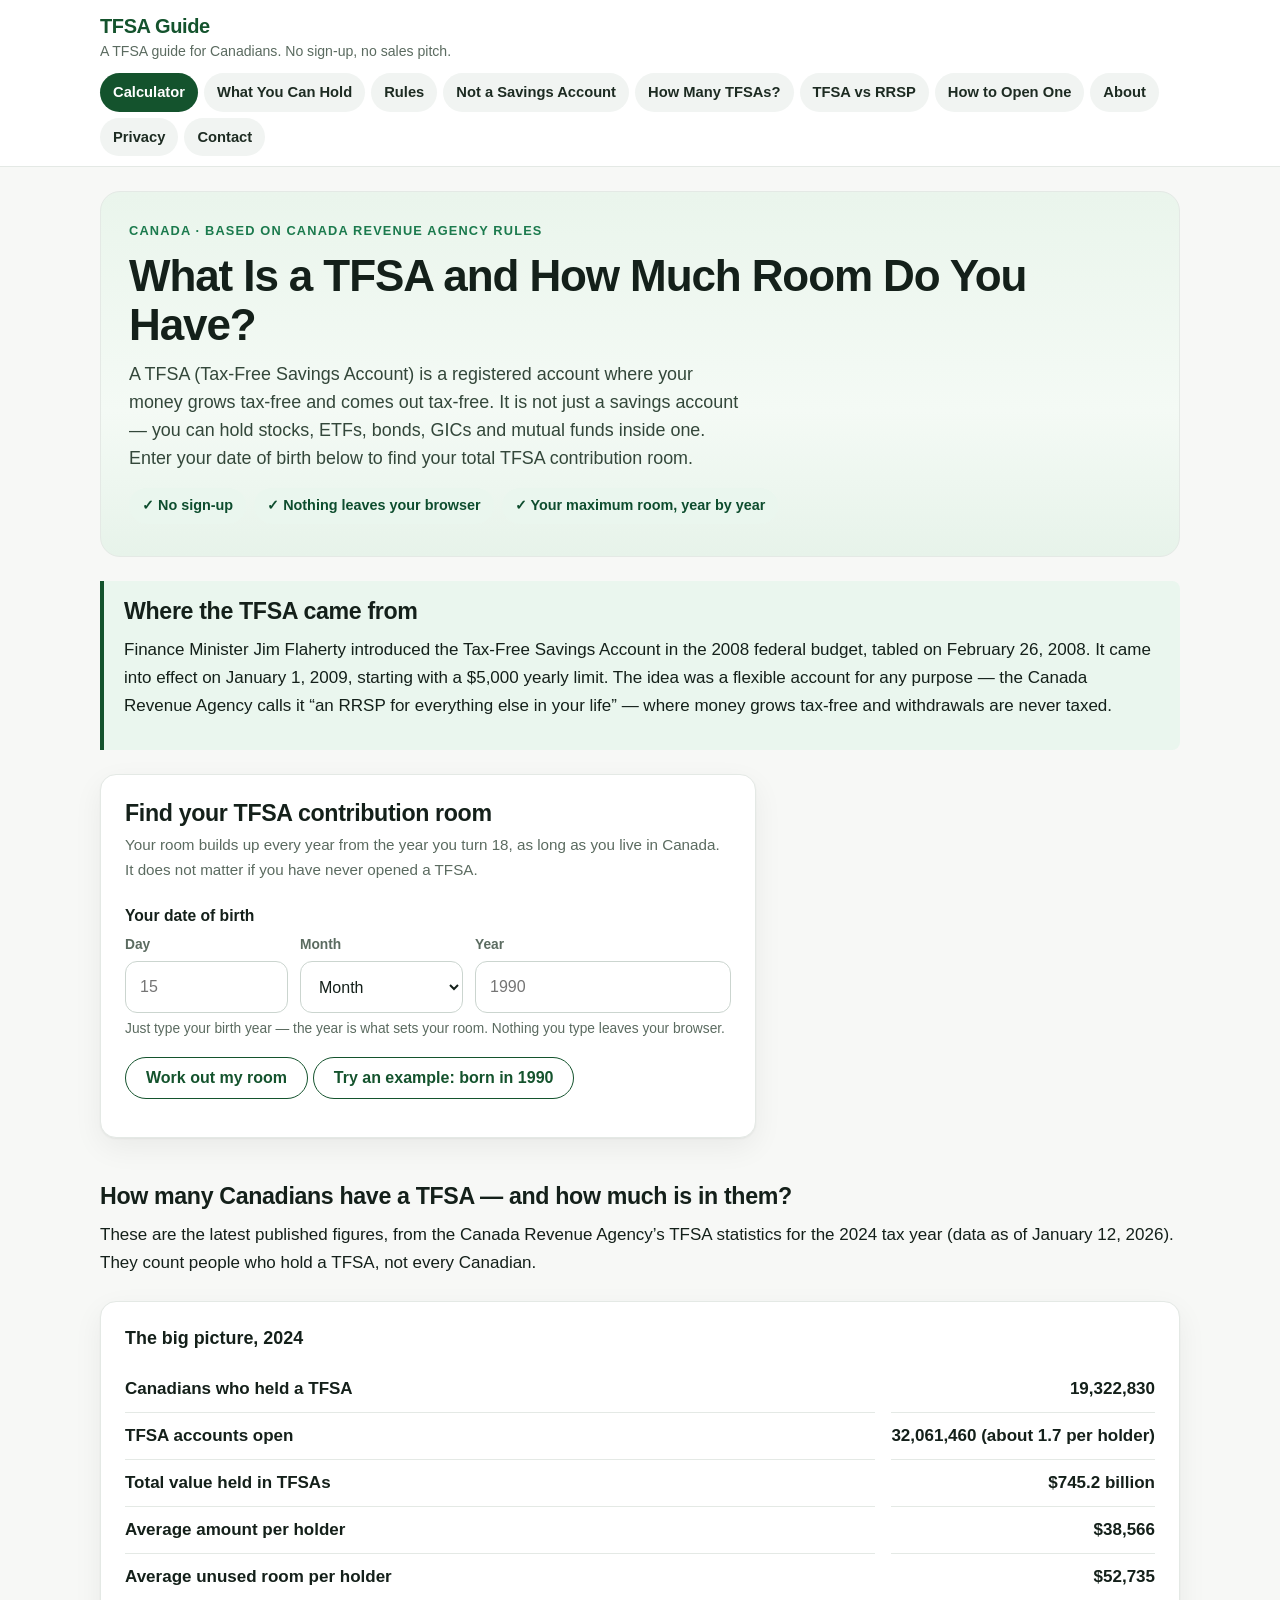
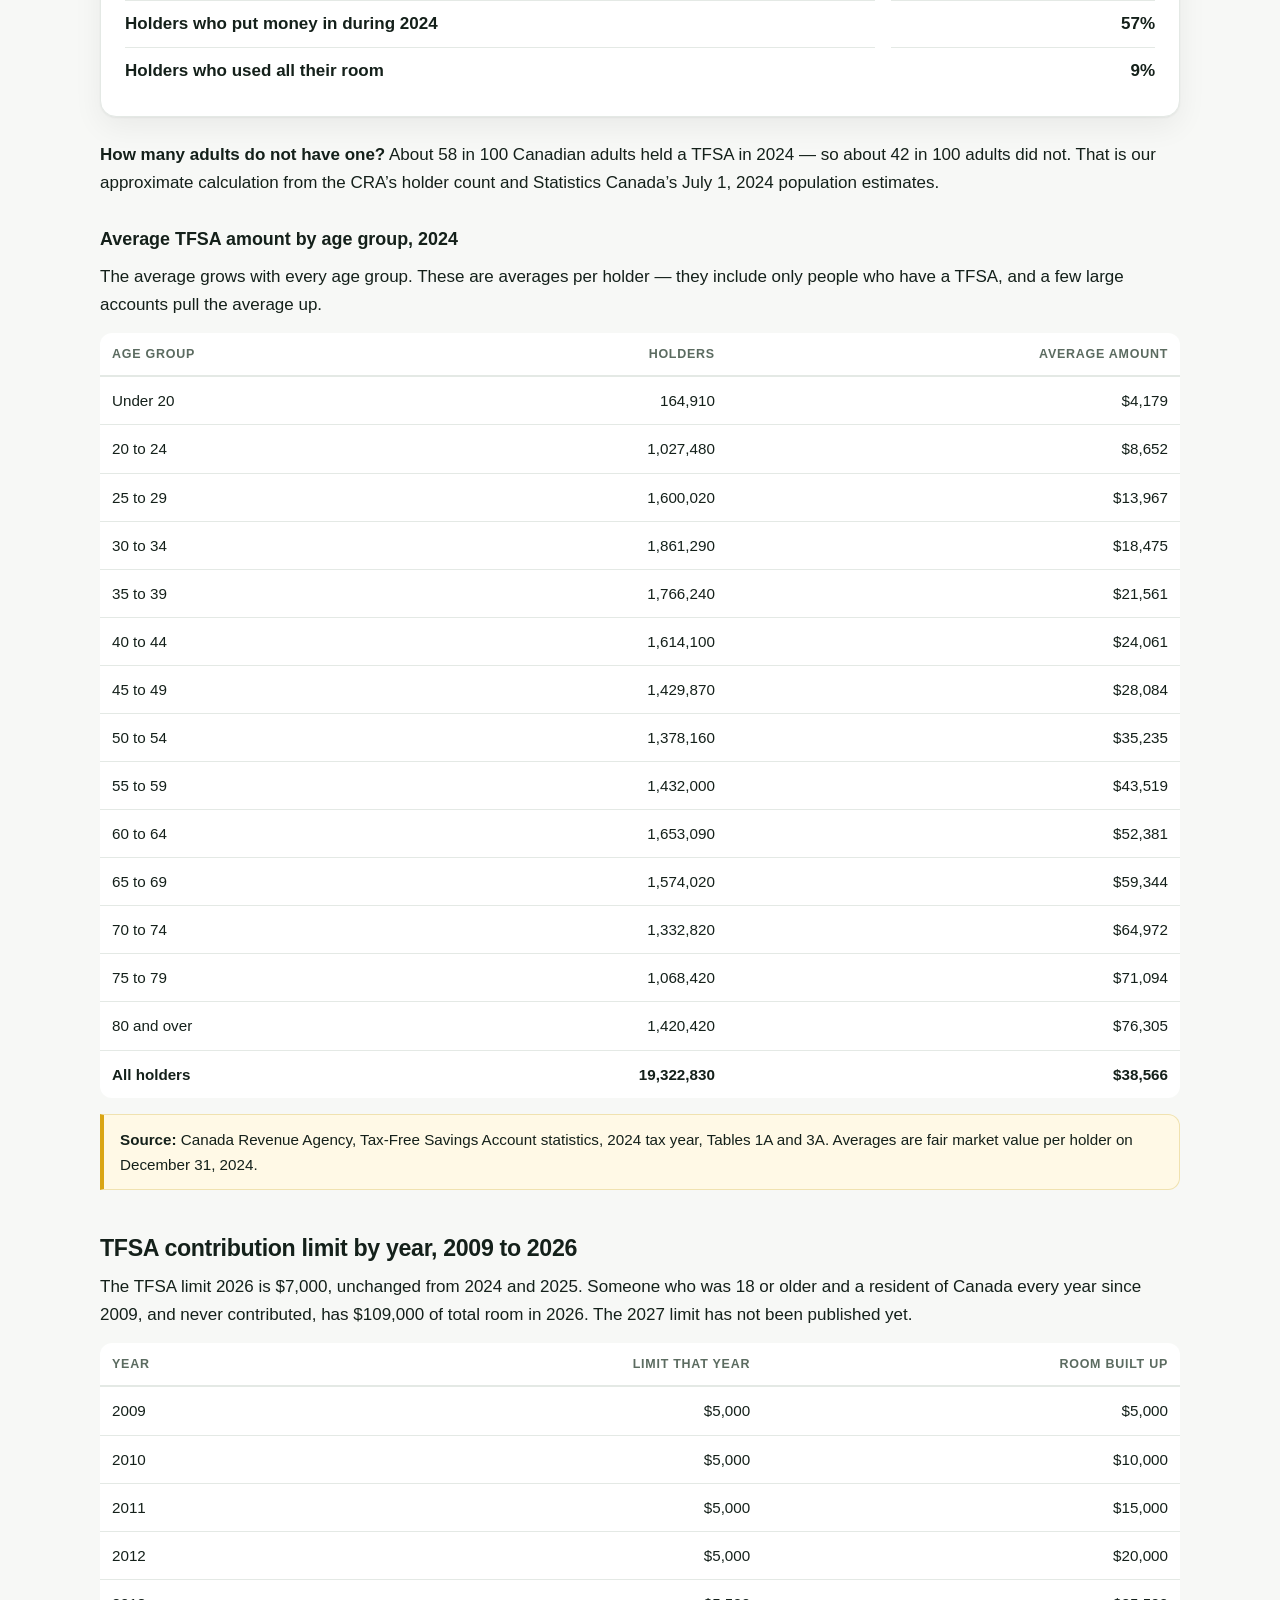
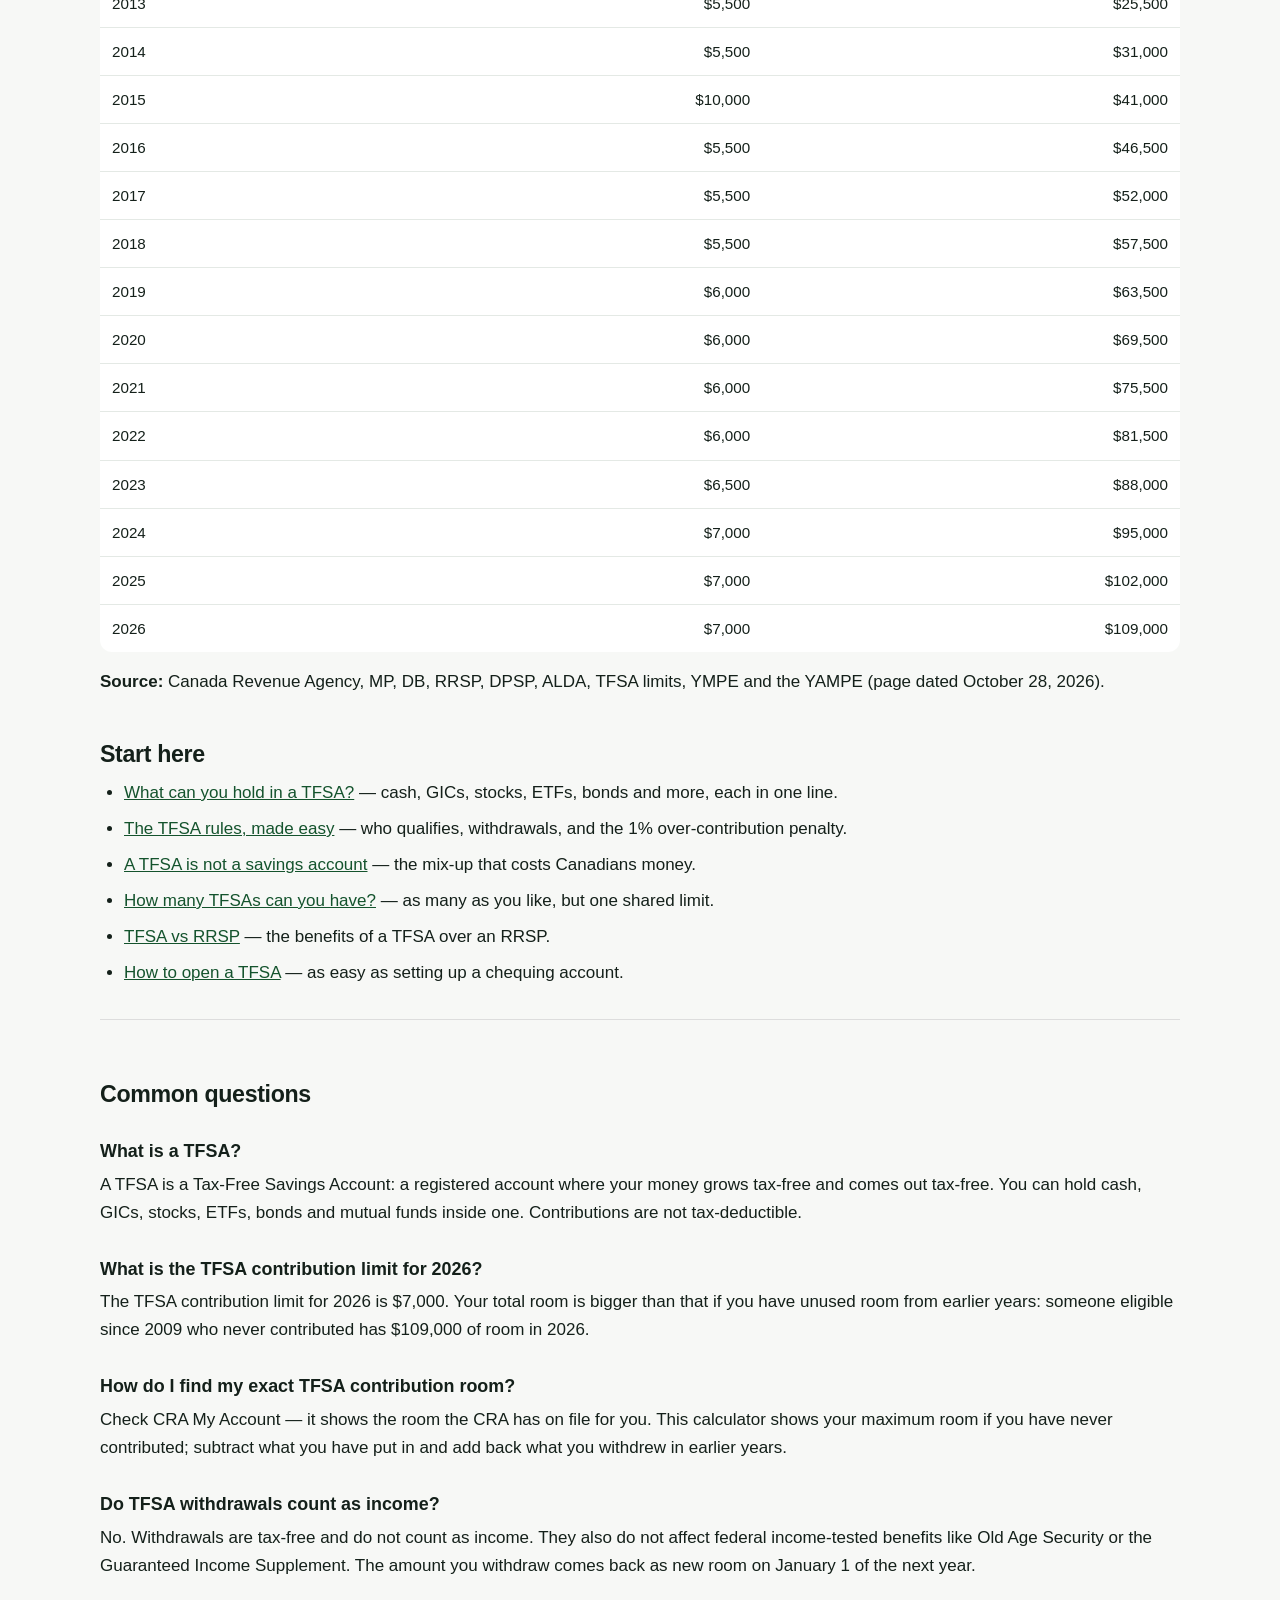
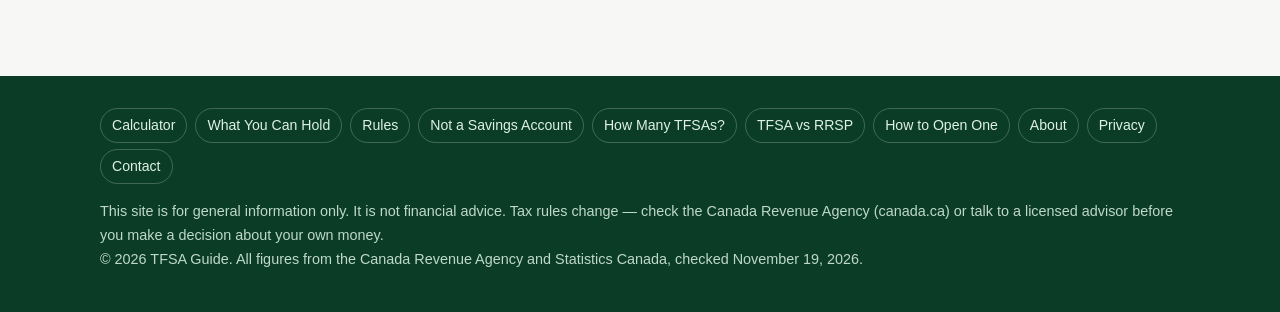
==== index.html @ 795cf6c9 "Add files via upload" ====
<!DOCTYPE html>
<html lang="en-CA">
<head>
<meta charset="utf-8">
<meta name="viewport" content="width=device-width, initial-scale=1">
<title>TFSA Calculator: What Is a TFSA and How Much Room Do You Have?</title>
<meta name="description" content="Free TFSA calculator for Canadians: enter your date of birth to find your total TFSA contribution room, plus the 2026 limit, the rules, and what you can hold.">
<link rel="canonical" href="https://tfsa-test.stockpickoftheday.com/">
<meta property="og:title" content="TFSA Calculator: What Is a TFSA and How Much Room Do You Have?">
<meta property="og:description" content="Free TFSA calculator for Canadians: enter your date of birth to find your total TFSA contribution room, plus the 2026 limit, the rules, and what you can hold.">
<meta property="og:type" content="website">
<meta property="og:url" content="https://tfsa-test.stockpickoftheday.com/">
<script type="application/ld+json">
{
  "@context": "https://schema.org",
  "@type": "WebPage",
  "name": "TFSA Calculator: What Is a TFSA and How Much Room Do You Have?",
  "url": "https://tfsa-test.stockpickoftheday.com/",
  "description": "Free TFSA calculator for Canadians: enter your date of birth to find your total TFSA contribution room, plus the 2026 limit, the rules, and what you can hold."
}
</script>
<script type="application/ld+json">
{
  "@context": "https://schema.org",
  "@type": "FAQPage",
  "mainEntity": [
    {
      "@type": "Question",
      "name": "What is a TFSA?",
      "acceptedAnswer": {
        "@type": "Answer",
        "text": "A TFSA is a Tax-Free Savings Account: a registered account where your money grows tax-free and comes out tax-free. You can hold cash, GICs, stocks, ETFs, bonds and mutual funds inside one. Contributions are not tax-deductible."
      }
    },
    {
      "@type": "Question",
      "name": "What is the TFSA contribution limit for 2026?",
      "acceptedAnswer": {
        "@type": "Answer",
        "text": "The TFSA contribution limit for 2026 is $7,000. Your total room is bigger than that if you have unused room from earlier years: someone eligible since 2009 who never contributed has $109,000 of room in 2026."
      }
    },
    {
      "@type": "Question",
      "name": "How do I find my exact TFSA contribution room?",
      "acceptedAnswer": {
        "@type": "Answer",
        "text": "Check CRA My Account \u2014 it shows the room the CRA has on file for you. This calculator shows your maximum room if you have never contributed; subtract what you have put in and add back what you withdrew in earlier years."
      }
    },
    {
      "@type": "Question",
      "name": "Do TFSA withdrawals count as income?",
      "acceptedAnswer": {
        "@type": "Answer",
        "text": "No. Withdrawals are tax-free and do not count as income. They also do not affect federal income-tested benefits like Old Age Security or the Guaranteed Income Supplement. The amount you withdraw comes back as new room on January 1 of the next year."
      }
    }
  ]
}
</script>
<link rel="stylesheet" href="style.css?v=2">
<script src="calculator.js" defer></script>
</head>
<body>
<header class="site">
  <div class="wrap">
    <p class="site-title"><a href="index.html">TFSA Guide</a></p>
    <p class="tagline">A TFSA guide for Canadians. No sign-up, no sales pitch.</p>
    <nav class="main" aria-label="Main navigation">
      <a href="index.html" class="current">Calculator</a>
      <a href="what-can-you-hold-in-a-tfsa.html">What You Can Hold</a>
      <a href="tfsa-rules.html">Rules</a>
      <a href="tfsa-is-not-a-savings-account.html">Not a Savings Account</a>
      <a href="how-many-tfsas-can-you-have.html">How Many TFSAs?</a>
      <a href="tfsa-vs-rrsp.html">TFSA vs RRSP</a>
      <a href="how-to-open-a-tfsa.html">How to Open One</a>
      <a href="about.html">About</a>
      <a href="privacy.html">Privacy</a>
      <a href="contact.html">Contact</a>
    </nav>
  </div>
</header>
<div class="ad-slot" data-ad-slot="leaderboard"><!-- AdSense code goes here when approved --></div>
<main>
  <div class="wrap">

    <section class="hero">
      <p class="eyebrow">Canada &middot; Based on Canada Revenue Agency rules</p>
      <h1>What Is a TFSA and How Much Room Do You Have?</h1>
      <p class="lede">A TFSA (Tax-Free Savings Account) is a registered account where your money grows tax-free and comes out tax-free. It is not just a savings account &mdash; you can hold stocks, ETFs, bonds, GICs and mutual funds inside one. Enter your date of birth below to find your total TFSA contribution room.</p>
      <ul class="chips">
        <li>&#10003; No sign-up</li>
        <li>&#10003; Nothing leaves your browser</li>
        <li>&#10003; Your maximum room, year by year</li>
      </ul>
    </section>

    <section class="origin">
      <h2>Where the TFSA came from</h2>
      <p>Finance Minister Jim Flaherty introduced the Tax-Free Savings Account in the 2008 federal budget, tabled on February 26, 2008. It came into effect on January 1, 2009, starting with a $5,000 yearly limit. The idea was a flexible account for any purpose &mdash; the Canada Revenue Agency calls it &ldquo;an RRSP for everything else in your life&rdquo; &mdash; where money grows tax-free and withdrawals are never taxed.</p>
    </section>

    <div class="calc-layout">
      <div class="calc-box">
        <h2>Find your TFSA contribution room</h2>
        <p class="sub">Your room builds up every year from the year you turn 18, as long as you live in Canada. It does not matter if you have never opened a TFSA.</p>
        <div class="field">
          <label>Your date of birth</label>
          <div class="dob-fields">
            <span><label for="dob-day">Day</label><input type="number" id="dob-day" min="1" max="31" placeholder="15" inputmode="numeric"></span>
            <span><label for="dob-month">Month</label><select id="dob-month"><option value="">Month</option><option value="1">January</option><option value="2">February</option><option value="3">March</option><option value="4">April</option><option value="5">May</option><option value="6">June</option><option value="7">July</option><option value="8">August</option><option value="9">September</option><option value="10">October</option><option value="11">November</option><option value="12">December</option></select></span>
            <span><label for="dob-year">Year</label><input type="number" id="dob-year" min="1900" max="2026" placeholder="1990" inputmode="numeric"></span>
          </div>
          <span class="hint">Just type your birth year &mdash; the year is what sets your room. Nothing you type leaves your browser.</span>
        </div>
        <p><button class="example-btn" id="calc-btn" type="button">Work out my room</button>
        <button class="example-btn" id="example-btn" type="button">Try an example: born in 1990</button></p>
        <div id="calc-error" class="no-result" hidden></div>
      </div>
      <div class="results-col">
        <div class="results" id="results" hidden>
          <p class="big-label">Your maximum TFSA room in 2026</p>
          <p class="big" id="room-total">$0</p>
          <p class="big-sub" id="room-sub"></p>
          <dl id="room-rows"></dl>
          <p class="note"><strong>This is your maximum room if you have never contributed.</strong> If you have put money in before, subtract what you contributed. If you took money out in an earlier year, add it back. Your exact personal room is in CRA My Account.</p>
        </div>
      </div>
    </div>
    <div class="sticky-bar" id="sticky-bar" hidden><span>Your maximum room</span><strong id="sticky-total">$0</strong></div>

    <section class="stats">
      <h2>How many Canadians have a TFSA &mdash; and how much is in them?</h2>
      <p>These are the latest published figures, from the Canada Revenue Agency&rsquo;s TFSA statistics for the 2024 tax year (data as of January 12, 2026). They count people who hold a TFSA, not every Canadian.</p>
      <div class="example">
        <h3>The big picture, 2024</h3>
        <dl>
          <dt>Canadians who held a TFSA</dt><dd>19,322,830</dd>
          <dt>TFSA accounts open</dt><dd>32,061,460 (about 1.7 per holder)</dd>
          <dt>Total value held in TFSAs</dt><dd>$745.2 billion</dd>
          <dt>Average amount per holder</dt><dd>$38,566</dd>
          <dt>Average unused room per holder</dt><dd>$52,735</dd>
          <dt>Holders who put money in during 2024</dt><dd>57%</dd>
          <dt>Holders who used all their room</dt><dd>9%</dd>
        </dl>
      </div>
      <p><strong>How many adults do not have one?</strong> About 58 in 100 Canadian adults held a TFSA in 2024 &mdash; so about 42 in 100 adults did not. That is our approximate calculation from the CRA&rsquo;s holder count and Statistics Canada&rsquo;s July 1, 2024 population estimates.</p>
      <h3>Average TFSA amount by age group, 2024</h3>
      <p>The average grows with every age group. These are averages per holder &mdash; they include only people who have a TFSA, and a few large accounts pull the average up.</p>
      <div class="table-scroll"><table>
        <thead><tr><th>Age group</th><th class="num">Holders</th><th class="num">Average amount</th></tr></thead>
        <tbody>
      <tr><td>Under 20</td><td class="num">164,910</td><td class="num">$4,179</td></tr>
      <tr><td>20 to 24</td><td class="num">1,027,480</td><td class="num">$8,652</td></tr>
      <tr><td>25 to 29</td><td class="num">1,600,020</td><td class="num">$13,967</td></tr>
      <tr><td>30 to 34</td><td class="num">1,861,290</td><td class="num">$18,475</td></tr>
      <tr><td>35 to 39</td><td class="num">1,766,240</td><td class="num">$21,561</td></tr>
      <tr><td>40 to 44</td><td class="num">1,614,100</td><td class="num">$24,061</td></tr>
      <tr><td>45 to 49</td><td class="num">1,429,870</td><td class="num">$28,084</td></tr>
      <tr><td>50 to 54</td><td class="num">1,378,160</td><td class="num">$35,235</td></tr>
      <tr><td>55 to 59</td><td class="num">1,432,000</td><td class="num">$43,519</td></tr>
      <tr><td>60 to 64</td><td class="num">1,653,090</td><td class="num">$52,381</td></tr>
      <tr><td>65 to 69</td><td class="num">1,574,020</td><td class="num">$59,344</td></tr>
      <tr><td>70 to 74</td><td class="num">1,332,820</td><td class="num">$64,972</td></tr>
      <tr><td>75 to 79</td><td class="num">1,068,420</td><td class="num">$71,094</td></tr>
      <tr><td>80 and over</td><td class="num">1,420,420</td><td class="num">$76,305</td></tr>
          <tr><td><strong>All holders</strong></td><td class="num"><strong>19,322,830</strong></td><td class="num"><strong>$38,566</strong></td></tr>
        </tbody>
      </table></div>
      <p class="note"><strong>Source:</strong> Canada Revenue Agency, Tax-Free Savings Account statistics, 2024 tax year, Tables 1A and 3A. Averages are fair market value per holder on December 31, 2024.</p>
    </section>

    <section>
      <h2>TFSA contribution limit by year, 2009 to 2026</h2>
      <p>The TFSA limit 2026 is $7,000, unchanged from 2024 and 2025. Someone who was 18 or older and a resident of Canada every year since 2009, and never contributed, has $109,000 of total room in 2026. The 2027 limit has not been published yet.</p>
      <div class="table-scroll"><table>
        <thead><tr><th>Year</th><th class="num">Limit that year</th><th class="num">Room built up</th></tr></thead>
        <tbody>
      <tr><td>2009</td><td class="num">$5,000</td><td class="num">$5,000</td></tr>
      <tr><td>2010</td><td class="num">$5,000</td><td class="num">$10,000</td></tr>
      <tr><td>2011</td><td class="num">$5,000</td><td class="num">$15,000</td></tr>
      <tr><td>2012</td><td class="num">$5,000</td><td class="num">$20,000</td></tr>
      <tr><td>2013</td><td class="num">$5,500</td><td class="num">$25,500</td></tr>
      <tr><td>2014</td><td class="num">$5,500</td><td class="num">$31,000</td></tr>
      <tr><td>2015</td><td class="num">$10,000</td><td class="num">$41,000</td></tr>
      <tr><td>2016</td><td class="num">$5,500</td><td class="num">$46,500</td></tr>
      <tr><td>2017</td><td class="num">$5,500</td><td class="num">$52,000</td></tr>
      <tr><td>2018</td><td class="num">$5,500</td><td class="num">$57,500</td></tr>
      <tr><td>2019</td><td class="num">$6,000</td><td class="num">$63,500</td></tr>
      <tr><td>2020</td><td class="num">$6,000</td><td class="num">$69,500</td></tr>
      <tr><td>2021</td><td class="num">$6,000</td><td class="num">$75,500</td></tr>
      <tr><td>2022</td><td class="num">$6,000</td><td class="num">$81,500</td></tr>
      <tr><td>2023</td><td class="num">$6,500</td><td class="num">$88,000</td></tr>
      <tr><td>2024</td><td class="num">$7,000</td><td class="num">$95,000</td></tr>
      <tr><td>2025</td><td class="num">$7,000</td><td class="num">$102,000</td></tr>
      <tr><td>2026</td><td class="num">$7,000</td><td class="num">$109,000</td></tr>
        </tbody>
      </table></div>
      <p><strong>Source:</strong> Canada Revenue Agency, MP, DB, RRSP, DPSP, ALDA, TFSA limits, YMPE and the YAMPE (page dated October 28, 2026).</p>
    </section>

    <section>
      <h2>Start here</h2>
      <ul>
        <li><a href="what-can-you-hold-in-a-tfsa.html">What can you hold in a TFSA?</a> &mdash; cash, GICs, stocks, ETFs, bonds and more, each in one line.</li>
        <li><a href="tfsa-rules.html">The TFSA rules, made easy</a> &mdash; who qualifies, withdrawals, and the 1% over-contribution penalty.</li>
        <li><a href="tfsa-is-not-a-savings-account.html">A TFSA is not a savings account</a> &mdash; the mix-up that costs Canadians money.</li>
        <li><a href="how-many-tfsas-can-you-have.html">How many TFSAs can you have?</a> &mdash; as many as you like, but one shared limit.</li>
        <li><a href="tfsa-vs-rrsp.html">TFSA vs RRSP</a> &mdash; the benefits of a TFSA over an RRSP.</li>
        <li><a href="how-to-open-a-tfsa.html">How to open a TFSA</a> &mdash; as easy as setting up a chequing account.</li>
      </ul>
    </section>

    <section class="faq">
      <h2>Common questions</h2>
      <h3>What is a TFSA?</h3>
      <p>A TFSA is a Tax-Free Savings Account: a registered account where your money grows tax-free and comes out tax-free. You can hold cash, GICs, stocks, ETFs, bonds and mutual funds inside one. Contributions are not tax-deductible.</p>
      <h3>What is the TFSA contribution limit for 2026?</h3>
      <p>The TFSA contribution limit for 2026 is $7,000. Your total room is bigger than that if you have unused room from earlier years: someone eligible since 2009 who never contributed has $109,000 of room in 2026.</p>
      <h3>How do I find my exact TFSA contribution room?</h3>
      <p>Check CRA My Account — it shows the room the CRA has on file for you. This calculator shows your maximum room if you have never contributed; subtract what you have put in and add back what you withdrew in earlier years.</p>
      <h3>Do TFSA withdrawals count as income?</h3>
      <p>No. Withdrawals are tax-free and do not count as income. They also do not affect federal income-tested benefits like Old Age Security or the Guaranteed Income Supplement. The amount you withdraw comes back as new room on January 1 of the next year.</p>
    </section>

  </div>
</main>
<div class="ad-slot" data-ad-slot="footer"><!-- AdSense code goes here when approved --></div>
<footer class="site">
  <div class="wrap">
    <nav aria-label="Footer navigation">
      <a href="index.html">Calculator</a>
      <a href="what-can-you-hold-in-a-tfsa.html">What You Can Hold</a>
      <a href="tfsa-rules.html">Rules</a>
      <a href="tfsa-is-not-a-savings-account.html">Not a Savings Account</a>
      <a href="how-many-tfsas-can-you-have.html">How Many TFSAs?</a>
      <a href="tfsa-vs-rrsp.html">TFSA vs RRSP</a>
      <a href="how-to-open-a-tfsa.html">How to Open One</a>
      <a href="about.html">About</a>
      <a href="privacy.html">Privacy</a>
      <a href="contact.html">Contact</a>
    </nav>
    <p>This site is for general information only. It is not financial advice. Tax rules change — check the Canada Revenue Agency (canada.ca) or talk to a licensed advisor before you make a decision about your own money.</p>
    <p>&copy; 2026 TFSA Guide. All figures from the Canada Revenue Agency and Statistics Canada, checked November 19, 2026.</p>
  </div>
</footer>
</body>
</html>
---- style.css ----
/* TFSA Guide (Canada) — shared stylesheet.
   Adapted from the house calculator design, Nov 2026. Plain, fast, no external fonts or libraries.
   Mobile-first: single column, sticky answer bar; desktop: inputs left,
   results sticky on the right. */

* { box-sizing: border-box; }

:root {
  --green-900: #0b3d26;
  --green-800: #0e4d2e;
  --green-700: #14532d;
  --green-600: #1b7a4d;
  --green-50: #eaf6ee;
  --ink: #14201a;
  --muted: #5b6b60;
  --line: #e4e9e5;
  --bg: #f7f8f6;
  --card: #ffffff;
  --amber-bg: #fff9e6;
  --amber-line: #d9a514;
  --red: #b3261e;
  --red-bg: #fdecea;
  --shadow: 0 1px 2px rgba(16, 24, 20, 0.05), 0 10px 30px rgba(16, 24, 20, 0.06);
  --radius: 16px;
}

html { -webkit-text-size-adjust: 100%; }

body {
  margin: 0;
  font-family: -apple-system, BlinkMacSystemFont, "Segoe UI", Roboto, Helvetica, Arial, sans-serif;
  font-size: 17px;
  line-height: 1.65;
  color: var(--ink);
  background: var(--bg);
}

a { color: var(--green-700); }
a:hover { color: var(--green-600); }

.wrap { max-width: 1120px; margin: 0 auto; padding: 0 20px; }

/* ---------- header & nav ---------- */

header.site {
  position: sticky;
  top: 0;
  z-index: 40;
  background: #fff;
  border-bottom: 1px solid var(--line);
  padding: 14px 0 10px;
}

header.site .site-title {
  font-size: 1.25rem;
  font-weight: 800;
  letter-spacing: -0.02em;
  line-height: 1.2;
  margin: 0;
}

header.site .site-title a { color: var(--green-700); text-decoration: none; }

header.site .tagline {
  margin: 2px 0 0;
  font-size: 0.88rem;
  color: var(--muted);
}

nav.main {
  margin-top: 10px;
  display: flex;
  gap: 6px;
  overflow-x: auto;
  scrollbar-width: none;
  -webkit-overflow-scrolling: touch;
}
nav.main::-webkit-scrollbar { display: none; }

nav.main a {
  flex: 0 0 auto;
  color: #1d2b22;
  background: #f1f4f2;
  text-decoration: none;
  font-size: 0.92rem;
  font-weight: 600;
  padding: 7px 13px;
  border-radius: 999px;
  white-space: nowrap;
}
nav.main a:hover { background: #e2ebe5; color: var(--green-700); }
nav.main a.current { background: var(--green-700); color: #fff; }

/* ---------- hero & headings ---------- */

main { padding: 20px 0 64px; }

/* ---------- hero ---------- */

.hero {
  background: linear-gradient(180deg, #eaf5ec 0%, #f4faf5 60%, #e7f3ea 100%);
  border: 1px solid var(--line);
  border-radius: 20px;
  padding: 28px;
  margin-top: 4px;
}

.page-hero {
  background: linear-gradient(180deg, #f0f7f1 0%, #fafdfb 60%, #edf5ee 100%);
  border: 1px solid var(--line);
  border-radius: 20px;
  padding: 24px;
  margin-top: 4px;
}
.page-hero h1 { margin-bottom: 10px; }
.page-hero .lede { margin-bottom: 0; }

@media (max-width: 640px) {
  .hero { padding: 22px 20px; }
  .page-hero { padding: 20px 18px; }
}

.eyebrow {
  margin: 0 0 10px;
  font-size: 0.8rem;
  font-weight: 800;
  letter-spacing: 0.09em;
  text-transform: uppercase;
  color: var(--green-600);
}

h1 {
  font-size: clamp(1.9rem, 5vw, 2.75rem);
  line-height: 1.12;
  letter-spacing: -0.025em;
  margin: 0 0 12px;
}
h2 { font-size: 1.45rem; line-height: 1.25; letter-spacing: -0.015em; margin: 44px 0 10px; }
h3 { font-size: 1.12rem; margin: 28px 0 8px; }
p { margin: 0 0 14px; }
ul, ol { margin: 0 0 14px; padding-left: 24px; }
li { margin-bottom: 8px; }

.lede { font-size: 1.12rem; line-height: 1.55; color: #33473a; max-width: 62ch; }

.chips {
  display: flex;
  flex-wrap: wrap;
  gap: 8px;
  margin: 16px 0 4px;
  padding: 0;
  list-style: none;
}
.chips li {
  margin: 0;
  background: var(--green-50);
  color: var(--green-800);
  font-size: 0.9rem;
  font-weight: 600;
  padding: 6px 13px;
  border-radius: 999px;
}

/* ---------- calculator ---------- */

.calc-layout { margin-top: 24px; }

.calc-box {
  background: var(--card);
  border: 1px solid var(--line);
  border-radius: var(--radius);
  box-shadow: var(--shadow);
  padding: 24px;
}

.calc-box h2 { margin: 0 0 4px; }
.calc-box > p.sub { color: var(--muted); font-size: 0.95rem; margin-bottom: 20px; }

.field { margin-bottom: 18px; }
.field label { display: block; font-weight: 700; font-size: 0.98rem; margin-bottom: 6px; }
.field .hint { display: block; font-size: 0.86rem; font-weight: 400; color: var(--muted); margin-top: 6px; line-height: 1.45; }

.field input[type="number"],
.field select {
  width: 100%;
  min-height: 52px;
  padding: 12px 14px;
  font-size: 16px;
  line-height: 1.3;
  border: 1.5px solid #cbd5cf;
  border-radius: 12px;
  background: #fff;
  color: var(--ink);
  -moz-appearance: textfield;
  appearance: textfield;
}
.field input[type="number"]::-webkit-outer-spin-button,
.field input[type="number"]::-webkit-inner-spin-button {
  -webkit-appearance: none;
  margin: 0;
}
.field input[type="number"]:focus,
.field select:focus {
  outline: none;
  border-color: var(--green-600);
  box-shadow: 0 0 0 3px rgba(27, 122, 77, 0.18);
}

.money-input { position: relative; display: block; }
.money-input > span {
  position: absolute;
  left: 14px;
  top: 50%;
  transform: translateY(-50%);
  color: var(--muted);
  font-size: 16px;
  font-weight: 600;
  pointer-events: none;
}
.money-input input[type="number"] { padding-left: 30px; }

.field-row { display: flex; flex-wrap: wrap; gap: 0 20px; }
.field-row .field { flex: 1 1 240px; }

.check { font-weight: 700; display: flex; align-items: flex-start; gap: 10px; cursor: pointer; }
.check input {
  flex: 0 0 auto;
  width: 22px;
  height: 22px;
  margin: 1px 0 0;
  accent-color: var(--green-700);
  cursor: pointer;
}

button.example-btn {
  background: #fff;
  color: var(--green-700);
  border: 1.5px solid var(--green-700);
  border-radius: 999px;
  padding: 11px 20px;
  font-size: 1rem;
  font-weight: 700;
  cursor: pointer;
}
button.example-btn:hover { background: var(--green-50); }

/* ---------- results (dark green panel) ---------- */

.results {
  background: var(--green-800);
  color: #fff;
  border-radius: var(--radius);
  box-shadow: var(--shadow);
  padding: 26px 24px;
}

.results .big-label {
  margin: 0;
  font-size: 0.82rem;
  font-weight: 800;
  text-transform: uppercase;
  letter-spacing: 0.08em;
  color: #bfe3cd;
}

.results .big {
  margin: 4px 0 4px;
  font-size: clamp(2.4rem, 8vw, 3rem);
  font-weight: 800;
  letter-spacing: -0.03em;
  line-height: 1.05;
  color: #fff;
}

.results .big-sub {
  margin: 0 0 8px;
  color: #d6ecdf;
  font-size: 0.98rem;
}

.results dl { margin: 10px 0 0; }
.results .row {
  display: flex;
  justify-content: space-between;
  align-items: baseline;
  gap: 16px;
  padding: 11px 0;
  border-top: 1px solid rgba(255, 255, 255, 0.16);
}
.results .row dt { font-weight: 600; color: #e6f3ea; }
.results .row dd { margin: 0; text-align: right; font-weight: 700; white-space: nowrap; }
.results .row.total-row dt,
.results .row.total-row dd {
  font-size: 1.08rem;
  font-weight: 800;
  color: #fff;
}

.results h3 {
  margin: 22px 0 2px;
  padding-top: 18px;
  border-top: 1px solid rgba(255, 255, 255, 0.22);
  color: #fff;
  font-size: 1.05rem;
}

.results .note {
  background: rgba(255, 255, 255, 0.1);
  border: 1px solid rgba(255, 255, 255, 0.18);
  border-left: 4px solid #e8c547;
  color: #eef7f0;
  margin-top: 18px;
}

.no-result {
  background: var(--red-bg);
  border: 1px solid #e0a9a4;
  border-radius: var(--radius);
  padding: 20px 22px;
  margin-top: 18px;
}
.no-result p { color: #6d1a15; }

/* ---------- sticky answer bar (mobile only) ---------- */

.sticky-bar {
  position: sticky;
  bottom: 12px;
  z-index: 30;
  display: flex;
  justify-content: space-between;
  align-items: baseline;
  gap: 12px;
  margin-top: 16px;
  background: var(--green-900);
  color: #fff;
  border-radius: 999px;
  box-shadow: 0 8px 24px rgba(11, 61, 38, 0.35);
  padding: 13px 20px;
}
.sticky-bar span { font-size: 0.9rem; color: #bfe3cd; font-weight: 600; }
.sticky-bar strong { font-size: 1.25rem; font-weight: 800; letter-spacing: -0.02em; white-space: nowrap; }

/* ---------- tables ---------- */

.table-scroll { overflow-x: auto; margin: 0 0 16px; -webkit-overflow-scrolling: touch; }

table {
  width: 100%;
  border-collapse: collapse;
  background: #fff;
  font-size: 0.95rem;
  border-radius: 12px;
  overflow: hidden;
}
th, td { padding: 11px 12px 11px 0; text-align: left; vertical-align: top; }
th:first-child, td:first-child { padding-left: 12px; }
th {
  font-size: 0.78rem;
  font-weight: 800;
  text-transform: uppercase;
  letter-spacing: 0.06em;
  color: var(--muted);
  border-bottom: 2px solid var(--line);
}
td { border-bottom: 1px solid var(--line); }
tr:last-child td { border-bottom: none; }
td.num, th.num { text-align: right; }

/* ---------- example & explainer cards ---------- */

.example {
  background: var(--card);
  border: 1px solid var(--line);
  border-radius: var(--radius);
  box-shadow: var(--shadow);
  padding: 22px 24px;
  margin: 24px 0;
}
.example h2, .example h3 { margin-top: 0; }
.example dl {
  display: grid;
  grid-template-columns: minmax(180px, 1fr) auto;
  gap: 0 16px;
  margin: 12px 0 0;
}
.example dl dt, .example dl dd { padding: 9px 0; border-top: 1px solid var(--line); }
.example dl dt:first-of-type, .example dl dd:first-of-type { border-top: none; }
.example dt { font-weight: 600; }
.example dd { margin: 0; text-align: right; font-weight: 600; white-space: nowrap; }

.note {
  background: var(--amber-bg);
  border: 1px solid #f0e2b0;
  border-left: 4px solid var(--amber-line);
  padding: 12px 16px;
  border-radius: 0 12px 12px 0;
  font-size: 0.95rem;
}

/* ---------- ad slots (hidden until AdSense is approved) ---------- */

.ad-slot { display: none; }

/* ---------- footer ---------- */

footer.site {
  background: var(--green-900);
  color: #bfd8c8;
  padding: 32px 0 40px;
  font-size: 0.9rem;
}
footer.site nav { display: flex; flex-wrap: wrap; gap: 6px 8px; margin-bottom: 16px; }
footer.site nav a {
  color: #dff0e6;
  text-decoration: none;
  font-size: 0.88rem;
  padding: 5px 11px;
  border: 1px solid rgba(255, 255, 255, 0.22);
  border-radius: 999px;
}
footer.site nav a:hover { background: rgba(255, 255, 255, 0.1); color: #fff; }
footer.site p { margin: 0; }

/* ---------- desktop layout ---------- */

@media (min-width: 960px) {
  nav.main { flex-wrap: wrap; overflow-x: visible; }

  .calc-layout {
    display: grid;
    grid-template-columns: minmax(0, 1fr) minmax(0, 400px);
    gap: 24px;
    align-items: start;
  }

  .calc-layout .results-col { position: sticky; top: 132px; }

  .sticky-bar { display: none !important; }

  .field-row .field { flex-basis: 0; }
}

/* ---------- social security extras ---------- */

.mode-toggle {
  display: flex;
  flex-wrap: wrap;
  gap: 8px;
  margin-bottom: 18px;
}
.mode-toggle label {
  flex: 1 1 200px;
  display: flex;
  align-items: flex-start;
  gap: 10px;
  background: var(--green-50);
  border: 1.5px solid #cfe3d6;
  border-radius: 12px;
  padding: 12px 14px;
  font-weight: 700;
  font-size: 0.95rem;
  cursor: pointer;
}
.mode-toggle label:has(input:checked) {
  border-color: var(--green-600);
  background: #dff0e4;
}
.mode-toggle input {
  width: 20px;
  height: 20px;
  margin: 1px 0 0;
  accent-color: var(--green-700);
  cursor: pointer;
}
.mode-toggle .hint {
  display: block;
  font-weight: 400;
  color: var(--muted);
  font-size: 0.86rem;
  margin-top: 2px;
}

.claim-table td.hl, .claim-table th.hl { font-weight: 800; color: var(--green-800); }
.claim-table tr.best td { background: var(--green-50); }

/* TFSA site additions */
.origin {
  background: var(--green-50, #eef6ee);
  border-left: 4px solid var(--green-700, #2e7d32);
  padding: 1rem 1.25rem;
  margin: 1.5rem 0;
  border-radius: 0 8px 8px 0;
}
.origin h2 { margin-top: 0; }
.stats { margin: 2rem 0; }
.faq { margin: 2rem 0; padding-top: 1rem; border-top: 1px solid var(--border, #ddd); }
.faq h3 { margin-bottom: 0.25rem; }
.faq p { margin-top: 0; }

/* Date of birth as three plain fields so the year is just typed in */
.dob-fields { display: flex; flex-wrap: wrap; gap: 12px; }
.dob-fields span { display: flex; flex-direction: column; flex: 1 1 90px; }
.dob-fields span:last-child { flex: 2 1 110px; }
.dob-fields span label { font-size: 0.86rem; font-weight: 600; color: var(--muted); margin-bottom: 4px; }

/* Phones: stack the big-picture stats so long values never run off the card */
@media (max-width: 640px) {
  .example { padding: 16px; }
  .example dl { grid-template-columns: 1fr; gap: 0; }
  .example dl dt { padding-bottom: 0; }
  .example dl dd { border-top: none; text-align: left; white-space: normal; padding-top: 2px; }
  .table-scroll table { font-size: 0.9rem; }
  .table-scroll th, .table-scroll td { padding: 9px 8px 9px 0; }
  .table-scroll th:first-child, .table-scroll td:first-child { padding-left: 8px; }
}
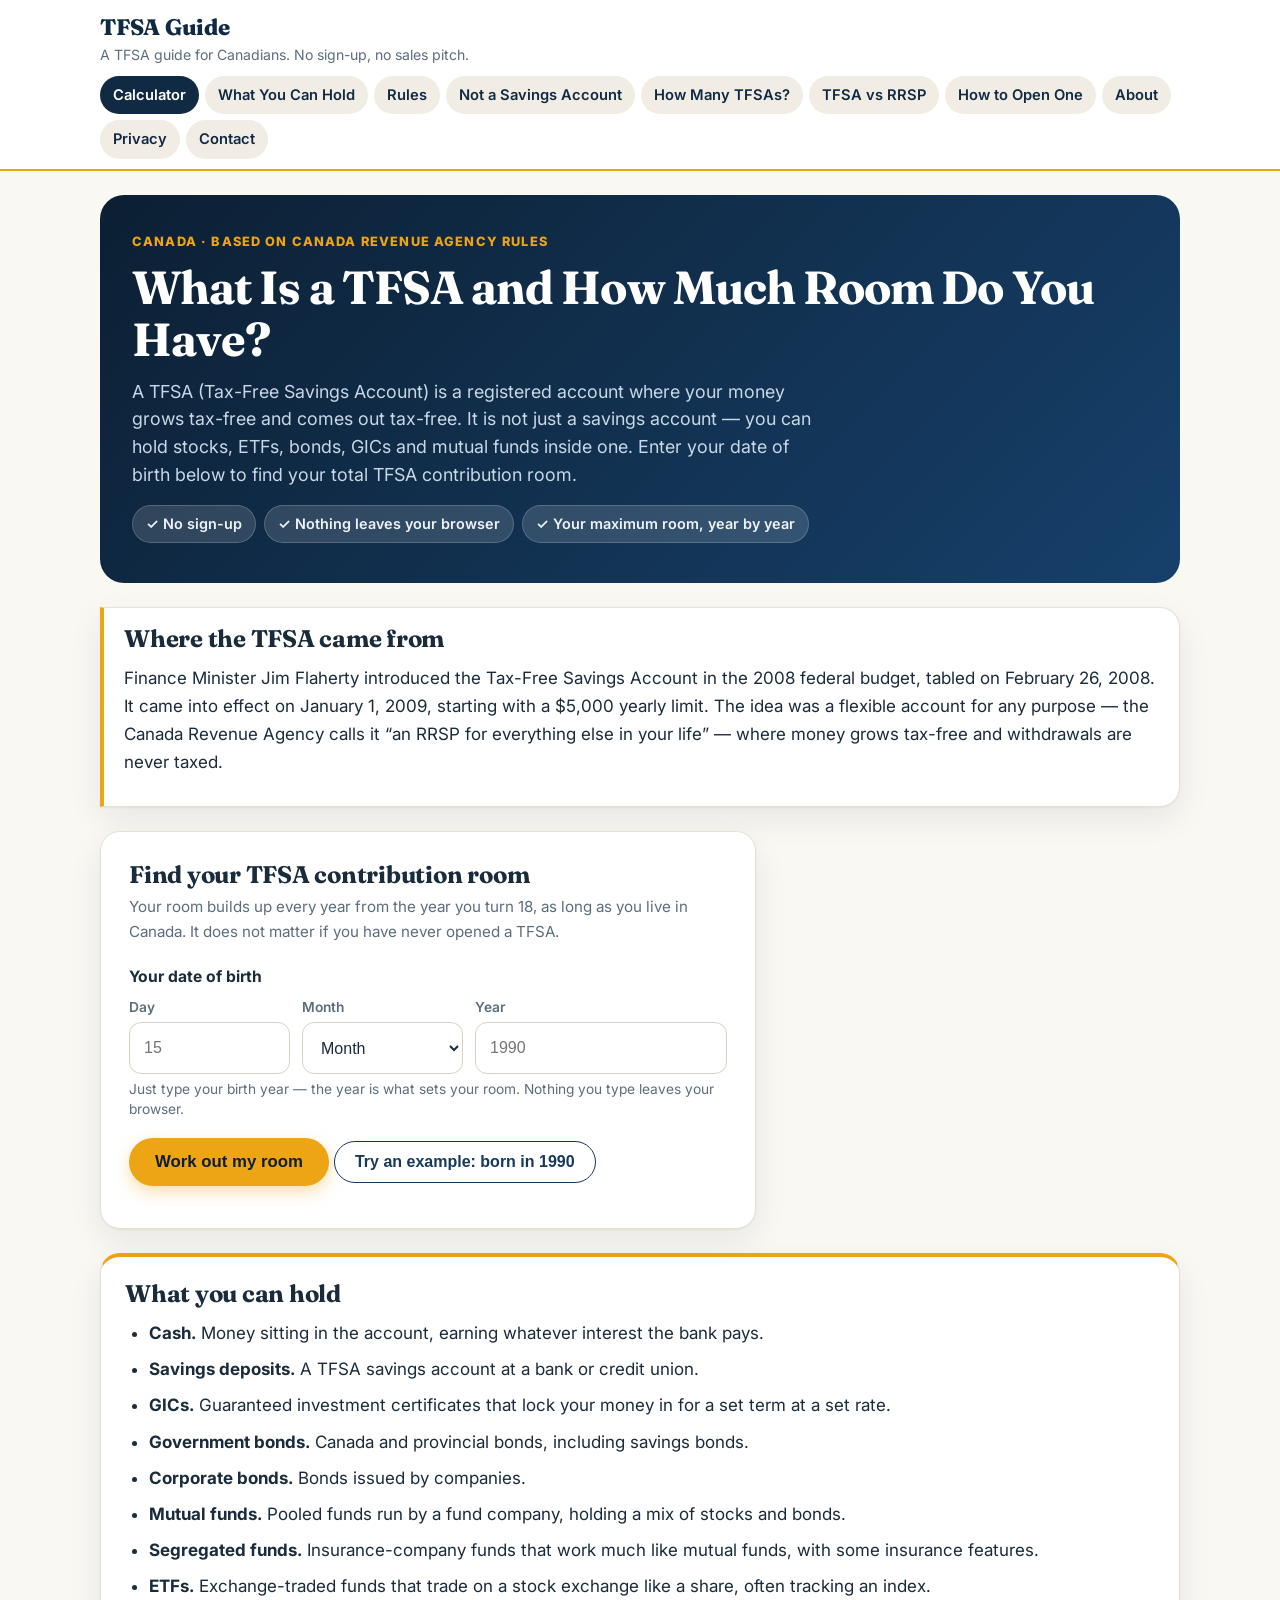
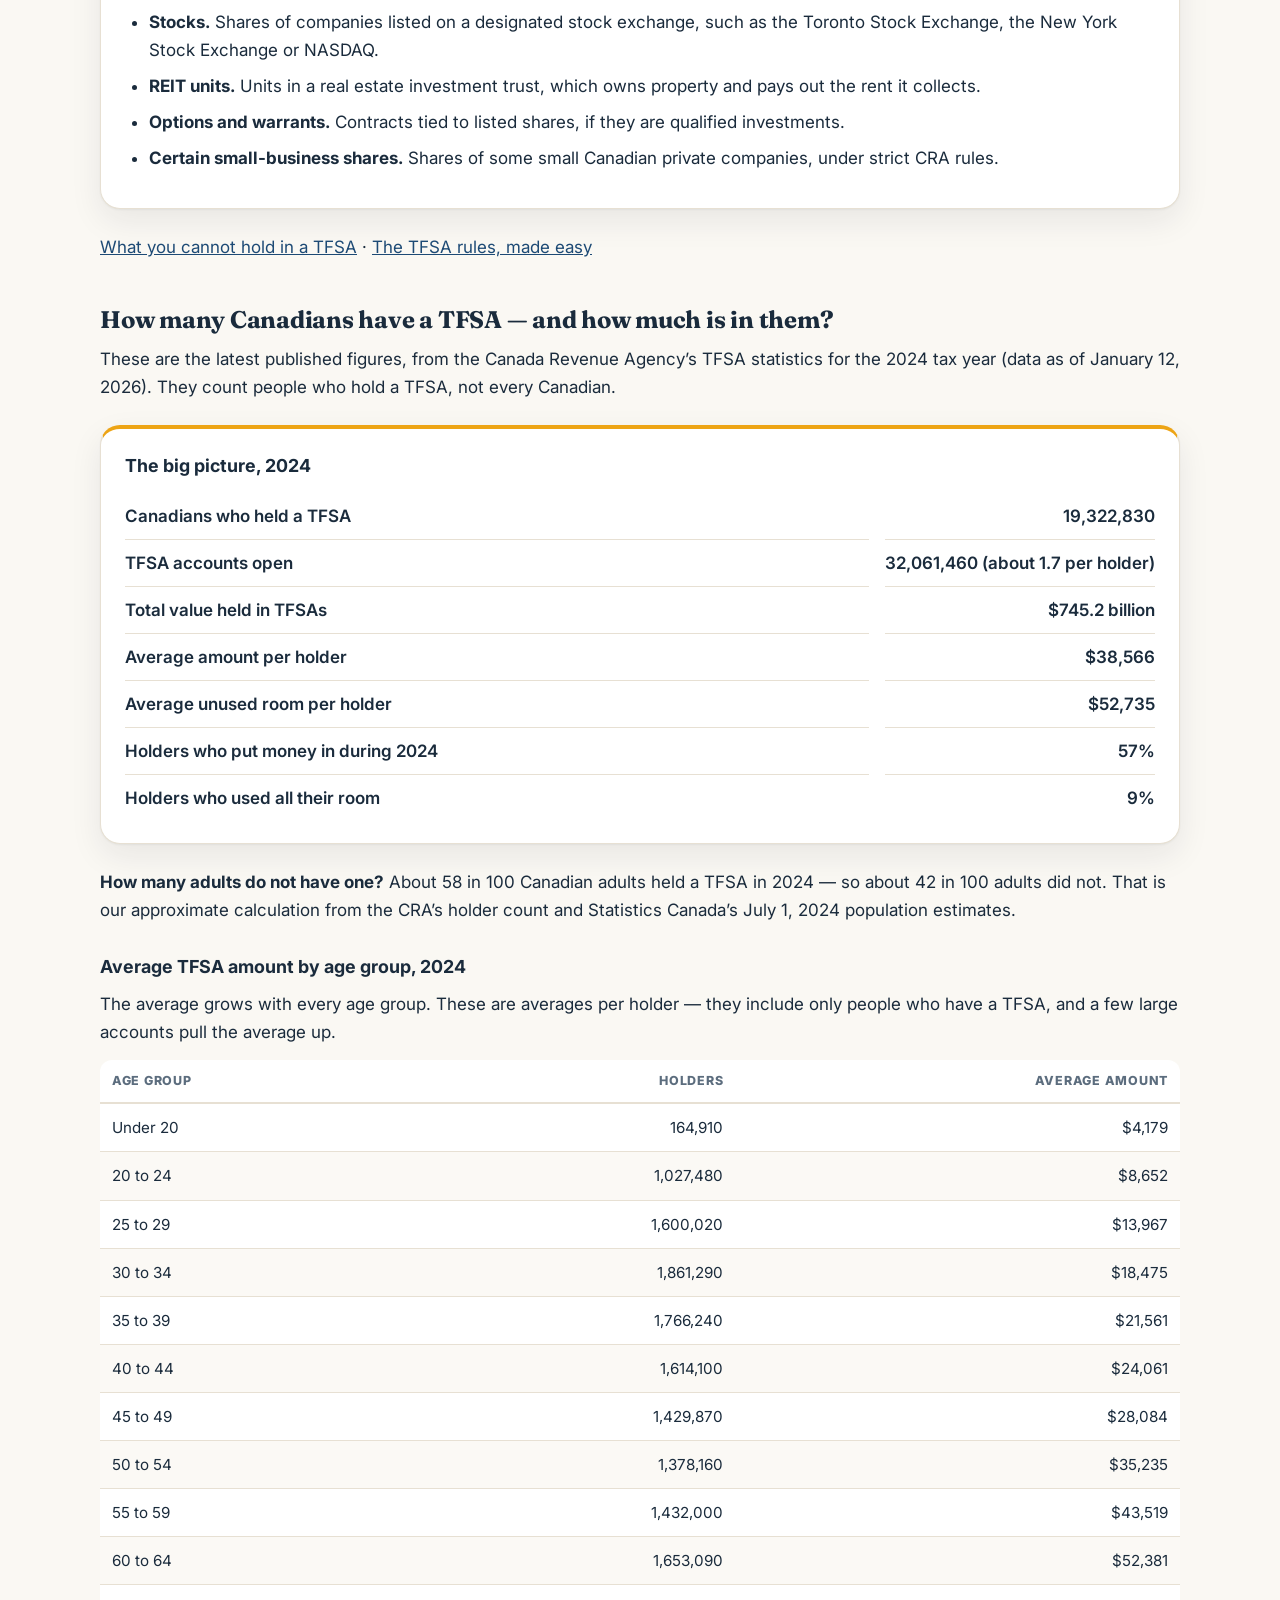
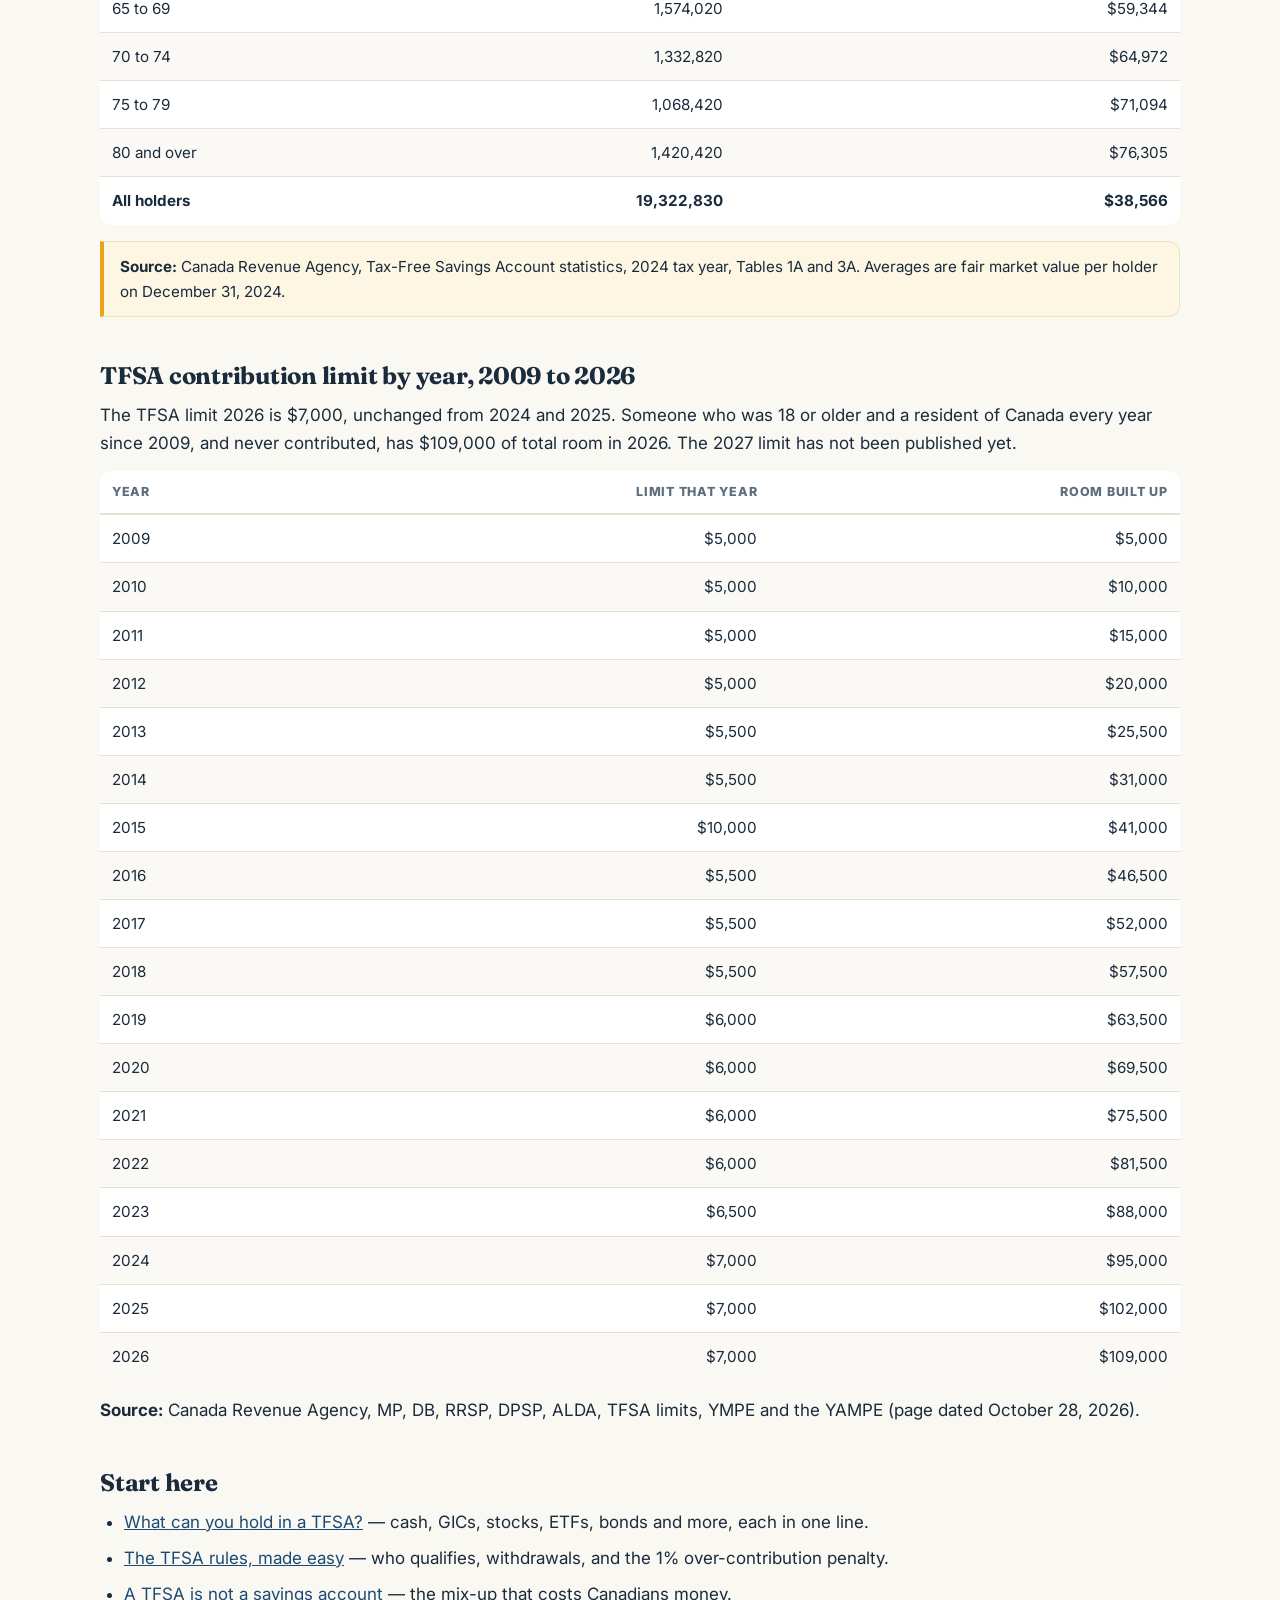
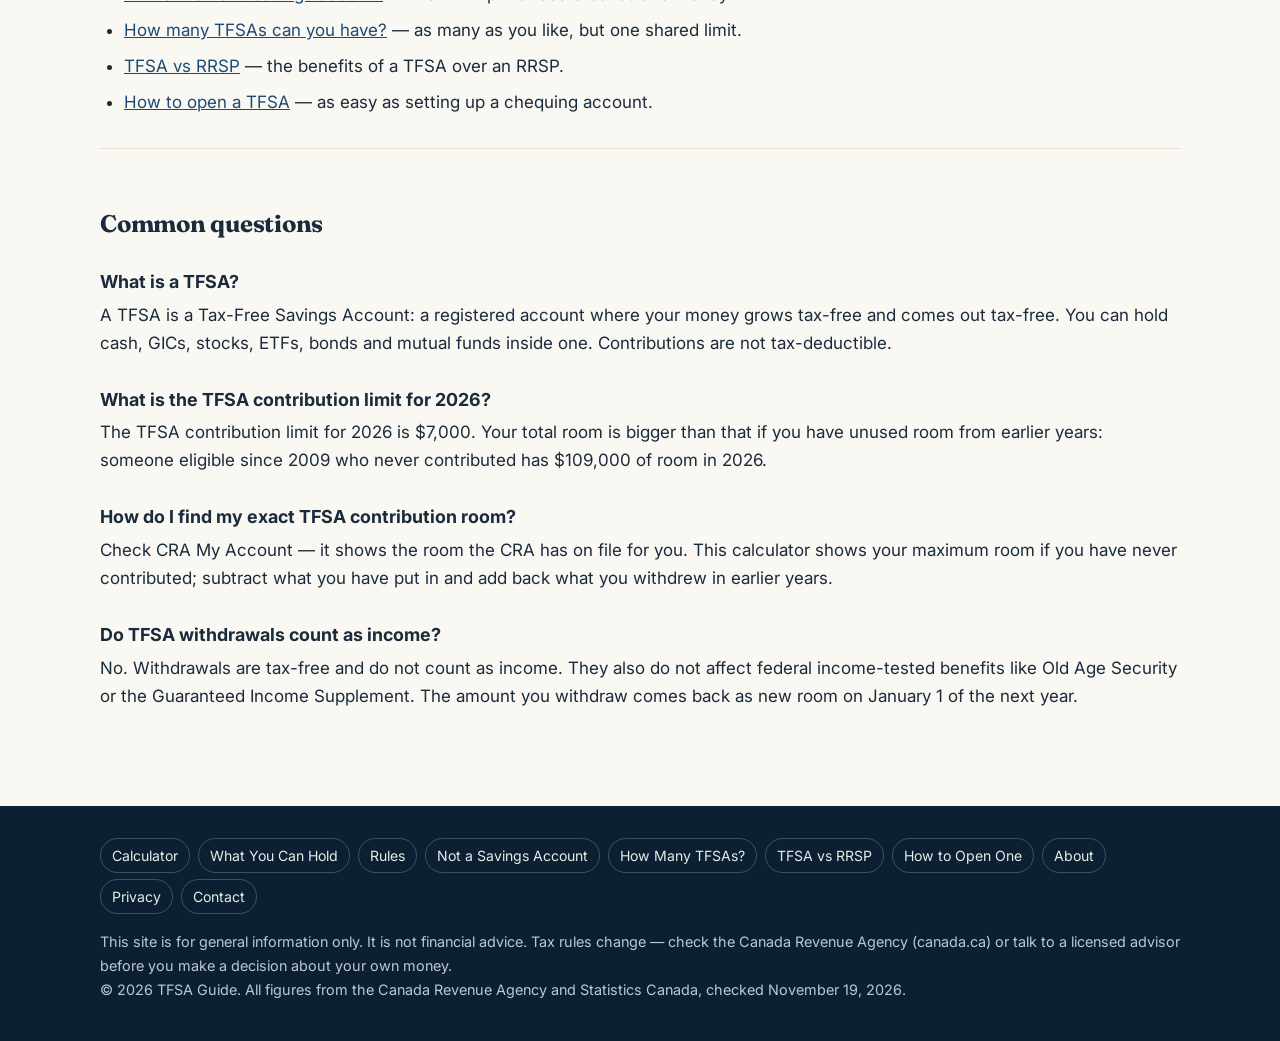
==== commit c7c29c91: "Deploy new navy and gold site design" ====
--- a/index.html
+++ b/index.html
@@ -59,7 +59,10 @@
   ]
 }
 </script>
-<link rel="stylesheet" href="style.css?v=2">
+<link rel="preconnect" href="https://fonts.googleapis.com">
+<link rel="preconnect" href="https://fonts.gstatic.com" crossorigin>
+<link href="https://fonts.googleapis.com/css2?family=Fraunces:opsz,wght@9..144,700;9..144,800&family=Inter:wght@400;600;700;800&display=swap" rel="stylesheet">
+<link rel="stylesheet" href="style.css?v=3">
 <script src="calculator.js" defer></script>
 </head>
 <body>
@@ -114,7 +117,7 @@
           </div>
           <span class="hint">Just type your birth year &mdash; the year is what sets your room. Nothing you type leaves your browser.</span>
         </div>
-        <p><button class="example-btn" id="calc-btn" type="button">Work out my room</button>
+        <p><button class="cta-btn" id="calc-btn" type="button">Work out my room</button>
         <button class="example-btn" id="example-btn" type="button">Try an example: born in 1990</button></p>
         <div id="calc-error" class="no-result" hidden></div>
       </div>
@@ -129,6 +132,27 @@
       </div>
     </div>
     <div class="sticky-bar" id="sticky-bar" hidden><span>Your maximum room</span><strong id="sticky-total">$0</strong></div>
+
+    <section>
+      <div class="example">
+      <h2>What you can hold</h2>
+      <ul>
+        <li><strong>Cash.</strong> Money sitting in the account, earning whatever interest the bank pays.</li>
+        <li><strong>Savings deposits.</strong> A TFSA savings account at a bank or credit union.</li>
+        <li><strong>GICs.</strong> Guaranteed investment certificates that lock your money in for a set term at a set rate.</li>
+        <li><strong>Government bonds.</strong> Canada and provincial bonds, including savings bonds.</li>
+        <li><strong>Corporate bonds.</strong> Bonds issued by companies.</li>
+        <li><strong>Mutual funds.</strong> Pooled funds run by a fund company, holding a mix of stocks and bonds.</li>
+        <li><strong>Segregated funds.</strong> Insurance-company funds that work much like mutual funds, with some insurance features.</li>
+        <li><strong>ETFs.</strong> Exchange-traded funds that trade on a stock exchange like a share, often tracking an index.</li>
+        <li><strong>Stocks.</strong> Shares of companies listed on a designated stock exchange, such as the Toronto Stock Exchange, the New York Stock Exchange or NASDAQ.</li>
+        <li><strong>REIT units.</strong> Units in a real estate investment trust, which owns property and pays out the rent it collects.</li>
+        <li><strong>Options and warrants.</strong> Contracts tied to listed shares, if they are qualified investments.</li>
+        <li><strong>Certain small-business shares.</strong> Shares of some small Canadian private companies, under strict CRA rules.</li>
+      </ul>
+      </div>
+      <p><a href="what-can-you-hold-in-a-tfsa.html">What you cannot hold in a TFSA</a> &middot; <a href="tfsa-rules.html">The TFSA rules, made easy</a></p>
+    </section>
 
     <section class="stats">
       <h2>How many Canadians have a TFSA &mdash; and how much is in them?</h2>
--- a/style.css
+++ b/style.css
@@ -1,42 +1,46 @@
 /* TFSA Guide (Canada) — shared stylesheet.
-   Adapted from the house calculator design, Nov 2026. Plain, fast, no external fonts or libraries.
-   Mobile-first: single column, sticky answer bar; desktop: inputs left,
-   results sticky on the right. */
+   New look, Nov 2026: deep navy + warm gold on warm paper. Fraunces for
+   headings, Inter for body (Google Fonts, system fallbacks). Plain, fast,
+   no other external libraries. Mobile-first: single column, sticky answer
+   bar; desktop: inputs left, results sticky on the right. */
 
 * { box-sizing: border-box; }
 
 :root {
-  --green-900: #0b3d26;
-  --green-800: #0e4d2e;
-  --green-700: #14532d;
-  --green-600: #1b7a4d;
-  --green-50: #eaf6ee;
-  --ink: #14201a;
-  --muted: #5b6b60;
-  --line: #e4e9e5;
-  --bg: #f7f8f6;
+  --navy-900: #0c1f33;
+  --navy-800: #102a44;
+  --navy-700: #16395c;
+  --navy-600: #1d4a75;
+  --gold: #eda415;
+  --gold-dark: #cf8d0c;
+  --gold-soft: #fdf3dd;
+  --teal: #0e7490;
+  --ink: #1a2b3c;
+  --muted: #5c6d7e;
+  --line: #e7e0d3;
+  --bg: #faf8f3;
   --card: #ffffff;
-  --amber-bg: #fff9e6;
-  --amber-line: #d9a514;
+  --amber-bg: #fdf6e3;
+  --amber-line: #e8a317;
   --red: #b3261e;
   --red-bg: #fdecea;
-  --shadow: 0 1px 2px rgba(16, 24, 20, 0.05), 0 10px 30px rgba(16, 24, 20, 0.06);
-  --radius: 16px;
+  --shadow: 0 1px 2px rgba(20, 30, 45, 0.05), 0 12px 32px rgba(20, 30, 45, 0.08);
+  --radius: 20px;
 }
 
 html { -webkit-text-size-adjust: 100%; }
 
 body {
   margin: 0;
-  font-family: -apple-system, BlinkMacSystemFont, "Segoe UI", Roboto, Helvetica, Arial, sans-serif;
+  font-family: 'Inter', -apple-system, BlinkMacSystemFont, "Segoe UI", Roboto, Helvetica, Arial, sans-serif;
   font-size: 17px;
   line-height: 1.65;
   color: var(--ink);
   background: var(--bg);
 }
 
-a { color: var(--green-700); }
-a:hover { color: var(--green-600); }
+a { color: var(--navy-600); }
+a:hover { color: var(--teal); }
 
 .wrap { max-width: 1120px; margin: 0 auto; padding: 0 20px; }
 
@@ -47,19 +51,20 @@
   top: 0;
   z-index: 40;
   background: #fff;
-  border-bottom: 1px solid var(--line);
+  border-bottom: 2px solid var(--gold);
   padding: 14px 0 10px;
 }
 
 header.site .site-title {
-  font-size: 1.25rem;
-  font-weight: 800;
-  letter-spacing: -0.02em;
+  font-family: 'Fraunces', Georgia, 'Times New Roman', serif;
+  font-size: 1.4rem;
+  font-weight: 800;
+  letter-spacing: -0.01em;
   line-height: 1.2;
   margin: 0;
 }
 
-header.site .site-title a { color: var(--green-700); text-decoration: none; }
+header.site .site-title a { color: var(--navy-800); text-decoration: none; }
 
 header.site .tagline {
   margin: 2px 0 0;
@@ -79,8 +84,8 @@
 
 nav.main a {
   flex: 0 0 auto;
-  color: #1d2b22;
-  background: #f1f4f2;
+  color: var(--navy-800);
+  background: #f1ede4;
   text-decoration: none;
   font-size: 0.92rem;
   font-weight: 600;
@@ -88,8 +93,8 @@
   border-radius: 999px;
   white-space: nowrap;
 }
-nav.main a:hover { background: #e2ebe5; color: var(--green-700); }
-nav.main a.current { background: var(--green-700); color: #fff; }
+nav.main a:hover { background: #e6dfcd; color: var(--navy-800); }
+nav.main a.current { background: var(--navy-800); color: #fff; }
 
 /* ---------- hero & headings ---------- */
 
@@ -98,26 +103,28 @@
 /* ---------- hero ---------- */
 
 .hero {
-  background: linear-gradient(180deg, #eaf5ec 0%, #f4faf5 60%, #e7f3ea 100%);
-  border: 1px solid var(--line);
-  border-radius: 20px;
-  padding: 28px;
+  background: linear-gradient(135deg, #0c1f33 0%, #123252 55%, #16406b 100%);
+  color: #fff;
+  border: none;
+  border-radius: 24px;
+  padding: 36px 32px;
   margin-top: 4px;
 }
 
 .page-hero {
-  background: linear-gradient(180deg, #f0f7f1 0%, #fafdfb 60%, #edf5ee 100%);
-  border: 1px solid var(--line);
-  border-radius: 20px;
-  padding: 24px;
+  background: linear-gradient(135deg, #0c1f33 0%, #123252 60%, #16406b 100%);
+  color: #fff;
+  border: none;
+  border-radius: 24px;
+  padding: 32px 28px;
   margin-top: 4px;
 }
-.page-hero h1 { margin-bottom: 10px; }
-.page-hero .lede { margin-bottom: 0; }
+.page-hero h1 { margin-bottom: 10px; color: #fff; }
+.page-hero .lede { margin-bottom: 0; color: #c9d8e6; }
 
 @media (max-width: 640px) {
-  .hero { padding: 22px 20px; }
-  .page-hero { padding: 20px 18px; }
+  .hero { padding: 28px 22px; }
+  .page-hero { padding: 26px 20px; }
 }
 
 .eyebrow {
@@ -126,22 +133,32 @@
   font-weight: 800;
   letter-spacing: 0.09em;
   text-transform: uppercase;
-  color: var(--green-600);
+  color: var(--gold);
 }
 
 h1 {
-  font-size: clamp(1.9rem, 5vw, 2.75rem);
+  font-family: 'Fraunces', Georgia, 'Times New Roman', serif;
+  font-size: clamp(2rem, 5vw, 2.9rem);
   line-height: 1.12;
-  letter-spacing: -0.025em;
+  letter-spacing: -0.02em;
   margin: 0 0 12px;
 }
-h2 { font-size: 1.45rem; line-height: 1.25; letter-spacing: -0.015em; margin: 44px 0 10px; }
+.hero h1 { color: #fff; }
+h2 {
+  font-family: 'Fraunces', Georgia, 'Times New Roman', serif;
+  font-size: 1.5rem;
+  line-height: 1.25;
+  letter-spacing: -0.01em;
+  margin: 44px 0 10px;
+  color: var(--ink);
+}
 h3 { font-size: 1.12rem; margin: 28px 0 8px; }
 p { margin: 0 0 14px; }
 ul, ol { margin: 0 0 14px; padding-left: 24px; }
 li { margin-bottom: 8px; }
 
 .lede { font-size: 1.12rem; line-height: 1.55; color: #33473a; max-width: 62ch; }
+.hero .lede { color: #c9d8e6; }
 
 .chips {
   display: flex;
@@ -153,12 +170,17 @@
 }
 .chips li {
   margin: 0;
-  background: var(--green-50);
-  color: var(--green-800);
+  background: var(--gold-soft);
+  color: var(--navy-800);
   font-size: 0.9rem;
   font-weight: 600;
   padding: 6px 13px;
   border-radius: 999px;
+}
+.hero .chips li {
+  background: rgba(255, 255, 255, 0.14);
+  border: 1px solid rgba(255, 255, 255, 0.18);
+  color: #eef4f9;
 }
 
 /* ---------- calculator ---------- */
@@ -170,7 +192,7 @@
   border: 1px solid var(--line);
   border-radius: var(--radius);
   box-shadow: var(--shadow);
-  padding: 24px;
+  padding: 28px;
 }
 
 .calc-box h2 { margin: 0 0 4px; }
@@ -187,7 +209,7 @@
   padding: 12px 14px;
   font-size: 16px;
   line-height: 1.3;
-  border: 1.5px solid #cbd5cf;
+  border: 1.5px solid #d8d2c2;
   border-radius: 12px;
   background: #fff;
   color: var(--ink);
@@ -202,8 +224,8 @@
 .field input[type="number"]:focus,
 .field select:focus {
   outline: none;
-  border-color: var(--green-600);
-  box-shadow: 0 0 0 3px rgba(27, 122, 77, 0.18);
+  border-color: var(--navy-600);
+  box-shadow: 0 0 0 3px rgba(29, 74, 117, 0.18);
 }
 
 .money-input { position: relative; display: block; }
@@ -228,26 +250,39 @@
   width: 22px;
   height: 22px;
   margin: 1px 0 0;
-  accent-color: var(--green-700);
+  accent-color: var(--navy-700);
   cursor: pointer;
 }
+
+button.cta-btn {
+  background: var(--gold);
+  color: var(--navy-900);
+  border: none;
+  border-radius: 999px;
+  padding: 14px 26px;
+  font-size: 1.05rem;
+  font-weight: 800;
+  cursor: pointer;
+  box-shadow: 0 6px 16px rgba(237, 164, 21, 0.35);
+}
+button.cta-btn:hover { background: var(--gold-dark); color: #fff; }
 
 button.example-btn {
   background: #fff;
-  color: var(--green-700);
-  border: 1.5px solid var(--green-700);
+  color: var(--navy-700);
+  border: 1.5px solid var(--navy-700);
   border-radius: 999px;
   padding: 11px 20px;
   font-size: 1rem;
   font-weight: 700;
   cursor: pointer;
 }
-button.example-btn:hover { background: var(--green-50); }
-
-/* ---------- results (dark green panel) ---------- */
+button.example-btn:hover { background: #eef3f8; }
+
+/* ---------- results (dark navy panel) ---------- */
 
 .results {
-  background: var(--green-800);
+  background: linear-gradient(160deg, #0c1f33 0%, #123252 100%);
   color: #fff;
   border-radius: var(--radius);
   box-shadow: var(--shadow);
@@ -260,21 +295,22 @@
   font-weight: 800;
   text-transform: uppercase;
   letter-spacing: 0.08em;
-  color: #bfe3cd;
+  color: #9db8d0;
 }
 
 .results .big {
   margin: 4px 0 4px;
-  font-size: clamp(2.4rem, 8vw, 3rem);
+  font-family: 'Fraunces', Georgia, 'Times New Roman', serif;
+  font-size: clamp(2.6rem, 8vw, 3.2rem);
   font-weight: 800;
   letter-spacing: -0.03em;
   line-height: 1.05;
-  color: #fff;
+  color: #f5b81e;
 }
 
 .results .big-sub {
   margin: 0 0 8px;
-  color: #d6ecdf;
+  color: #c9d8e6;
   font-size: 0.98rem;
 }
 
@@ -287,7 +323,7 @@
   padding: 11px 0;
   border-top: 1px solid rgba(255, 255, 255, 0.16);
 }
-.results .row dt { font-weight: 600; color: #e6f3ea; }
+.results .row dt { font-weight: 600; color: #dbe7f1; }
 .results .row dd { margin: 0; text-align: right; font-weight: 700; white-space: nowrap; }
 .results .row.total-row dt,
 .results .row.total-row dd {
@@ -307,7 +343,7 @@
 .results .note {
   background: rgba(255, 255, 255, 0.1);
   border: 1px solid rgba(255, 255, 255, 0.18);
-  border-left: 4px solid #e8c547;
+  border-left: 4px solid var(--gold);
   color: #eef7f0;
   margin-top: 18px;
 }
@@ -332,14 +368,14 @@
   align-items: baseline;
   gap: 12px;
   margin-top: 16px;
-  background: var(--green-900);
+  background: var(--navy-900);
   color: #fff;
   border-radius: 999px;
-  box-shadow: 0 8px 24px rgba(11, 61, 38, 0.35);
+  box-shadow: 0 8px 24px rgba(12, 31, 51, 0.35);
   padding: 13px 20px;
 }
-.sticky-bar span { font-size: 0.9rem; color: #bfe3cd; font-weight: 600; }
-.sticky-bar strong { font-size: 1.25rem; font-weight: 800; letter-spacing: -0.02em; white-space: nowrap; }
+.sticky-bar span { font-size: 0.9rem; color: #9db8d0; font-weight: 600; }
+.sticky-bar strong { font-size: 1.25rem; font-weight: 800; letter-spacing: -0.02em; white-space: nowrap; color: #f5b81e; }
 
 /* ---------- tables ---------- */
 
@@ -365,6 +401,7 @@
 }
 td { border-bottom: 1px solid var(--line); }
 tr:last-child td { border-bottom: none; }
+tbody tr:nth-child(even) td { background: #fbf9f5; }
 td.num, th.num { text-align: right; }
 
 /* ---------- example & explainer cards ---------- */
@@ -372,6 +409,7 @@
 .example {
   background: var(--card);
   border: 1px solid var(--line);
+  border-top: 4px solid var(--gold);
   border-radius: var(--radius);
   box-shadow: var(--shadow);
   padding: 22px 24px;
@@ -405,8 +443,8 @@
 /* ---------- footer ---------- */
 
 footer.site {
-  background: var(--green-900);
-  color: #bfd8c8;
+  background: var(--navy-900);
+  color: #b9c9d8;
   padding: 32px 0 40px;
   font-size: 0.9rem;
 }
@@ -454,8 +492,8 @@
   display: flex;
   align-items: flex-start;
   gap: 10px;
-  background: var(--green-50);
-  border: 1.5px solid #cfe3d6;
+  background: var(--gold-soft);
+  border: 1.5px solid #eadfc2;
   border-radius: 12px;
   padding: 12px 14px;
   font-weight: 700;
@@ -463,14 +501,14 @@
   cursor: pointer;
 }
 .mode-toggle label:has(input:checked) {
-  border-color: var(--green-600);
-  background: #dff0e4;
+  border-color: var(--navy-600);
+  background: #e4edf5;
 }
 .mode-toggle input {
   width: 20px;
   height: 20px;
   margin: 1px 0 0;
-  accent-color: var(--green-700);
+  accent-color: var(--navy-700);
   cursor: pointer;
 }
 .mode-toggle .hint {
@@ -481,20 +519,22 @@
   margin-top: 2px;
 }
 
-.claim-table td.hl, .claim-table th.hl { font-weight: 800; color: var(--green-800); }
-.claim-table tr.best td { background: var(--green-50); }
+.claim-table td.hl, .claim-table th.hl { font-weight: 800; color: var(--navy-800); }
+.claim-table tr.best td { background: var(--gold-soft); }
 
 /* TFSA site additions */
 .origin {
-  background: var(--green-50, #eef6ee);
-  border-left: 4px solid var(--green-700, #2e7d32);
+  background: #fff;
+  border: 1px solid var(--line);
+  border-left: 4px solid var(--gold);
   padding: 1rem 1.25rem;
   margin: 1.5rem 0;
-  border-radius: 0 8px 8px 0;
+  border-radius: 0 20px 20px 0;
+  box-shadow: var(--shadow);
 }
 .origin h2 { margin-top: 0; }
 .stats { margin: 2rem 0; }
-.faq { margin: 2rem 0; padding-top: 1rem; border-top: 1px solid var(--border, #ddd); }
+.faq { margin: 2rem 0; padding-top: 1rem; border-top: 1px solid var(--line); }
 .faq h3 { margin-bottom: 0.25rem; }
 .faq p { margin-top: 0; }
 
@@ -506,6 +546,7 @@
 
 /* Phones: stack the big-picture stats so long values never run off the card */
 @media (max-width: 640px) {
+  .calc-box { padding: 20px; }
   .example { padding: 16px; }
   .example dl { grid-template-columns: 1fr; gap: 0; }
   .example dl dt { padding-bottom: 0; }
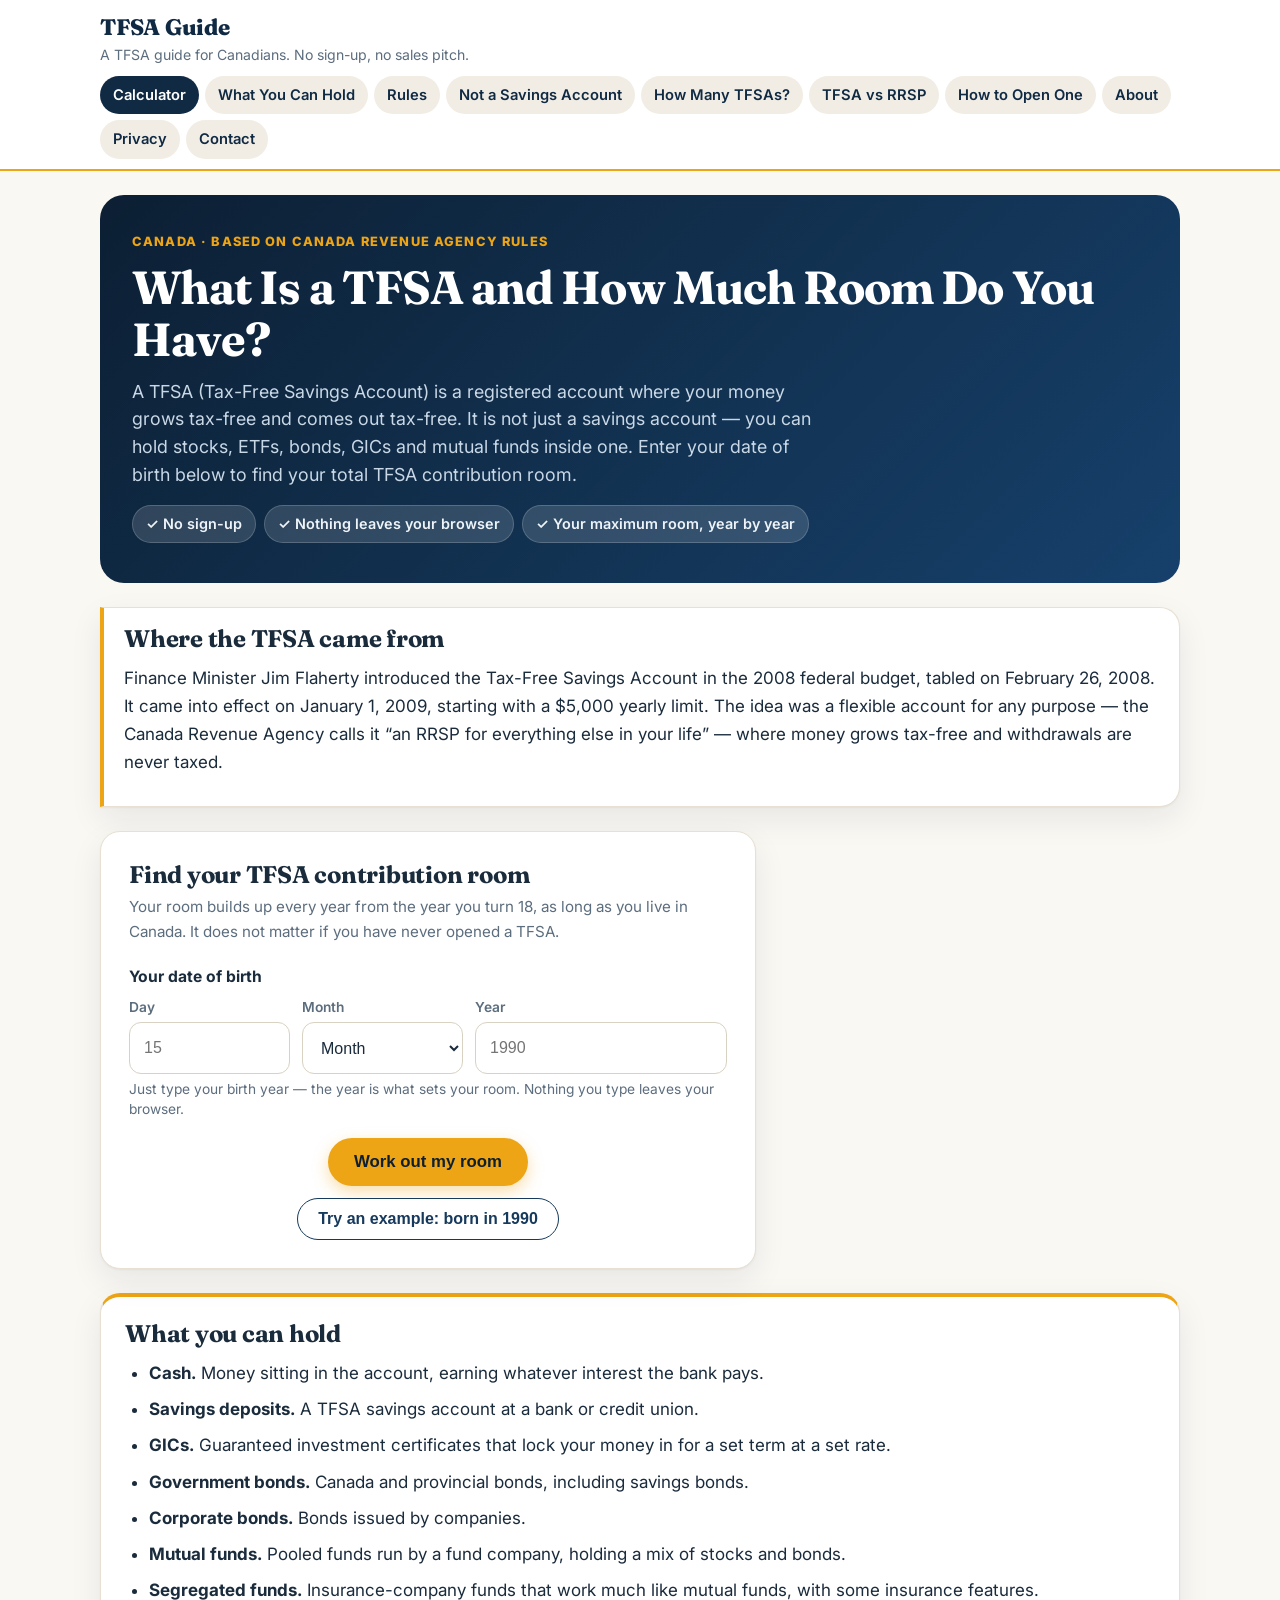
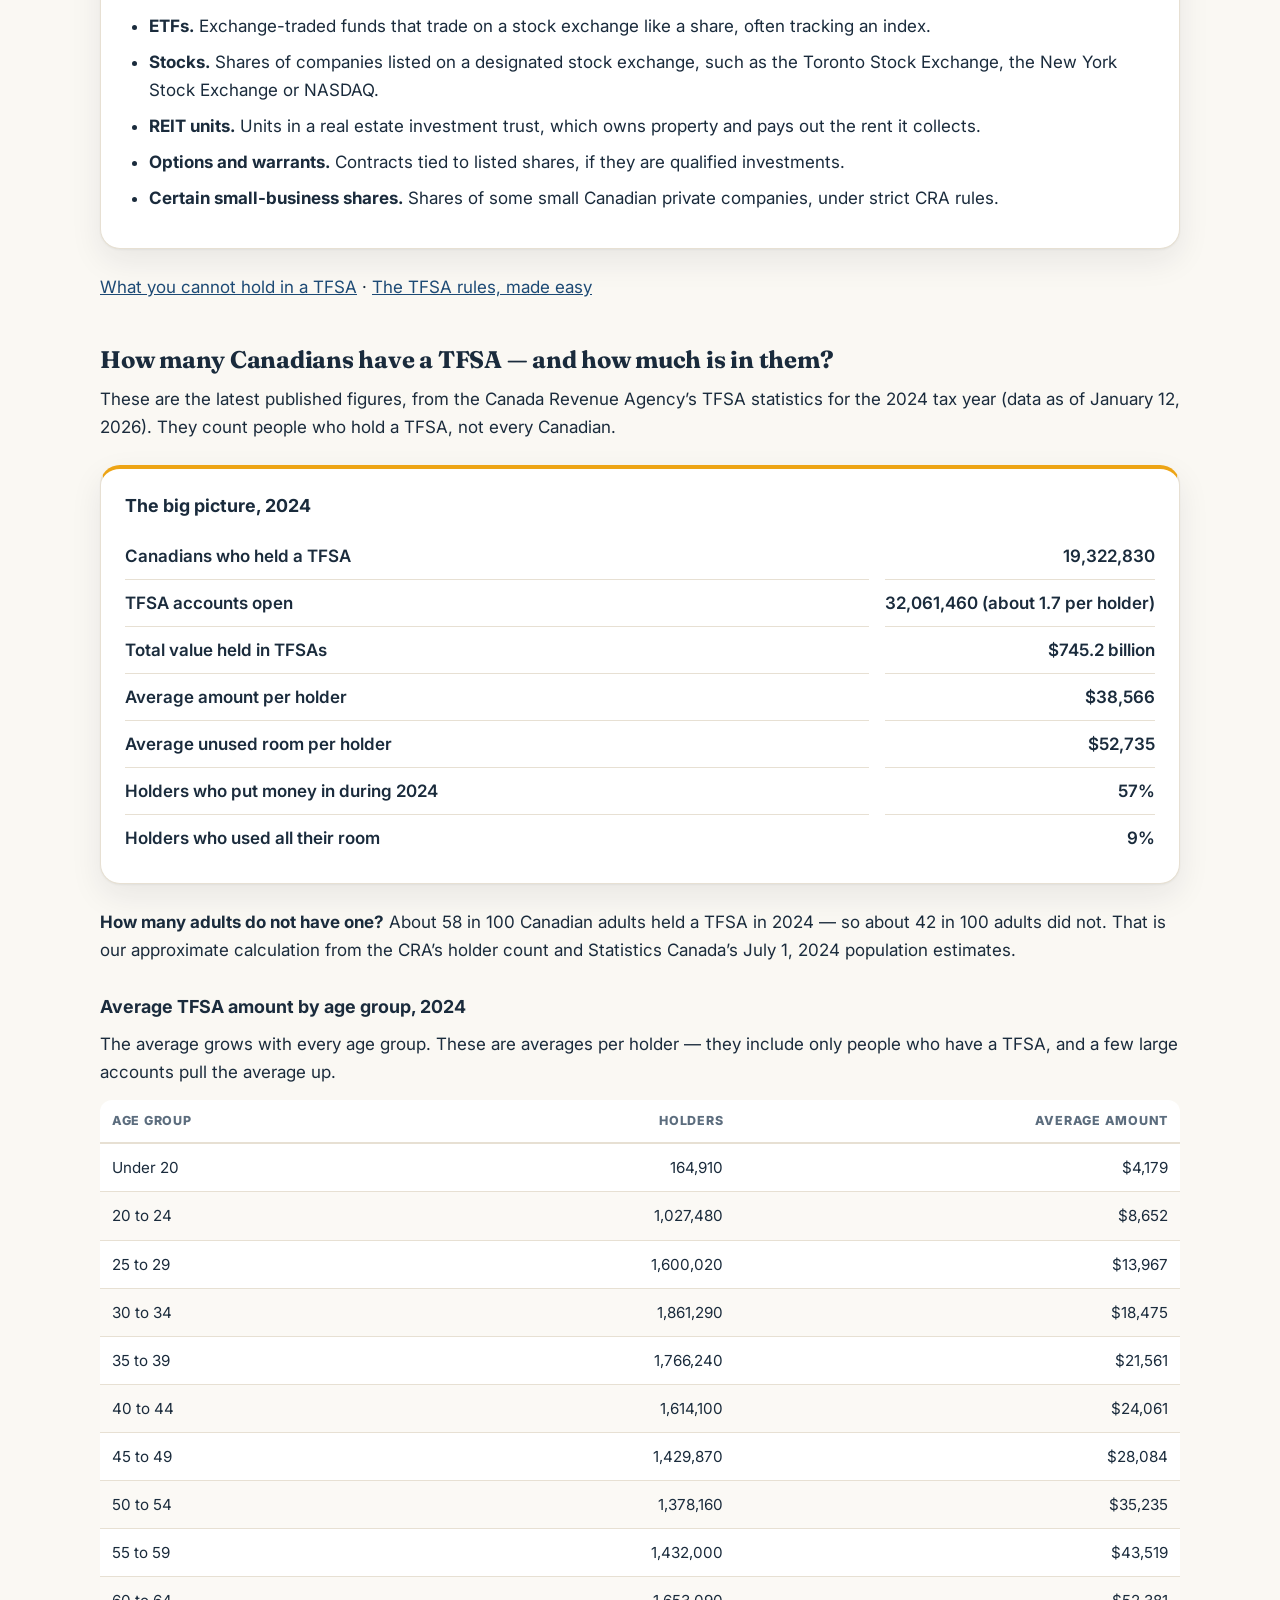
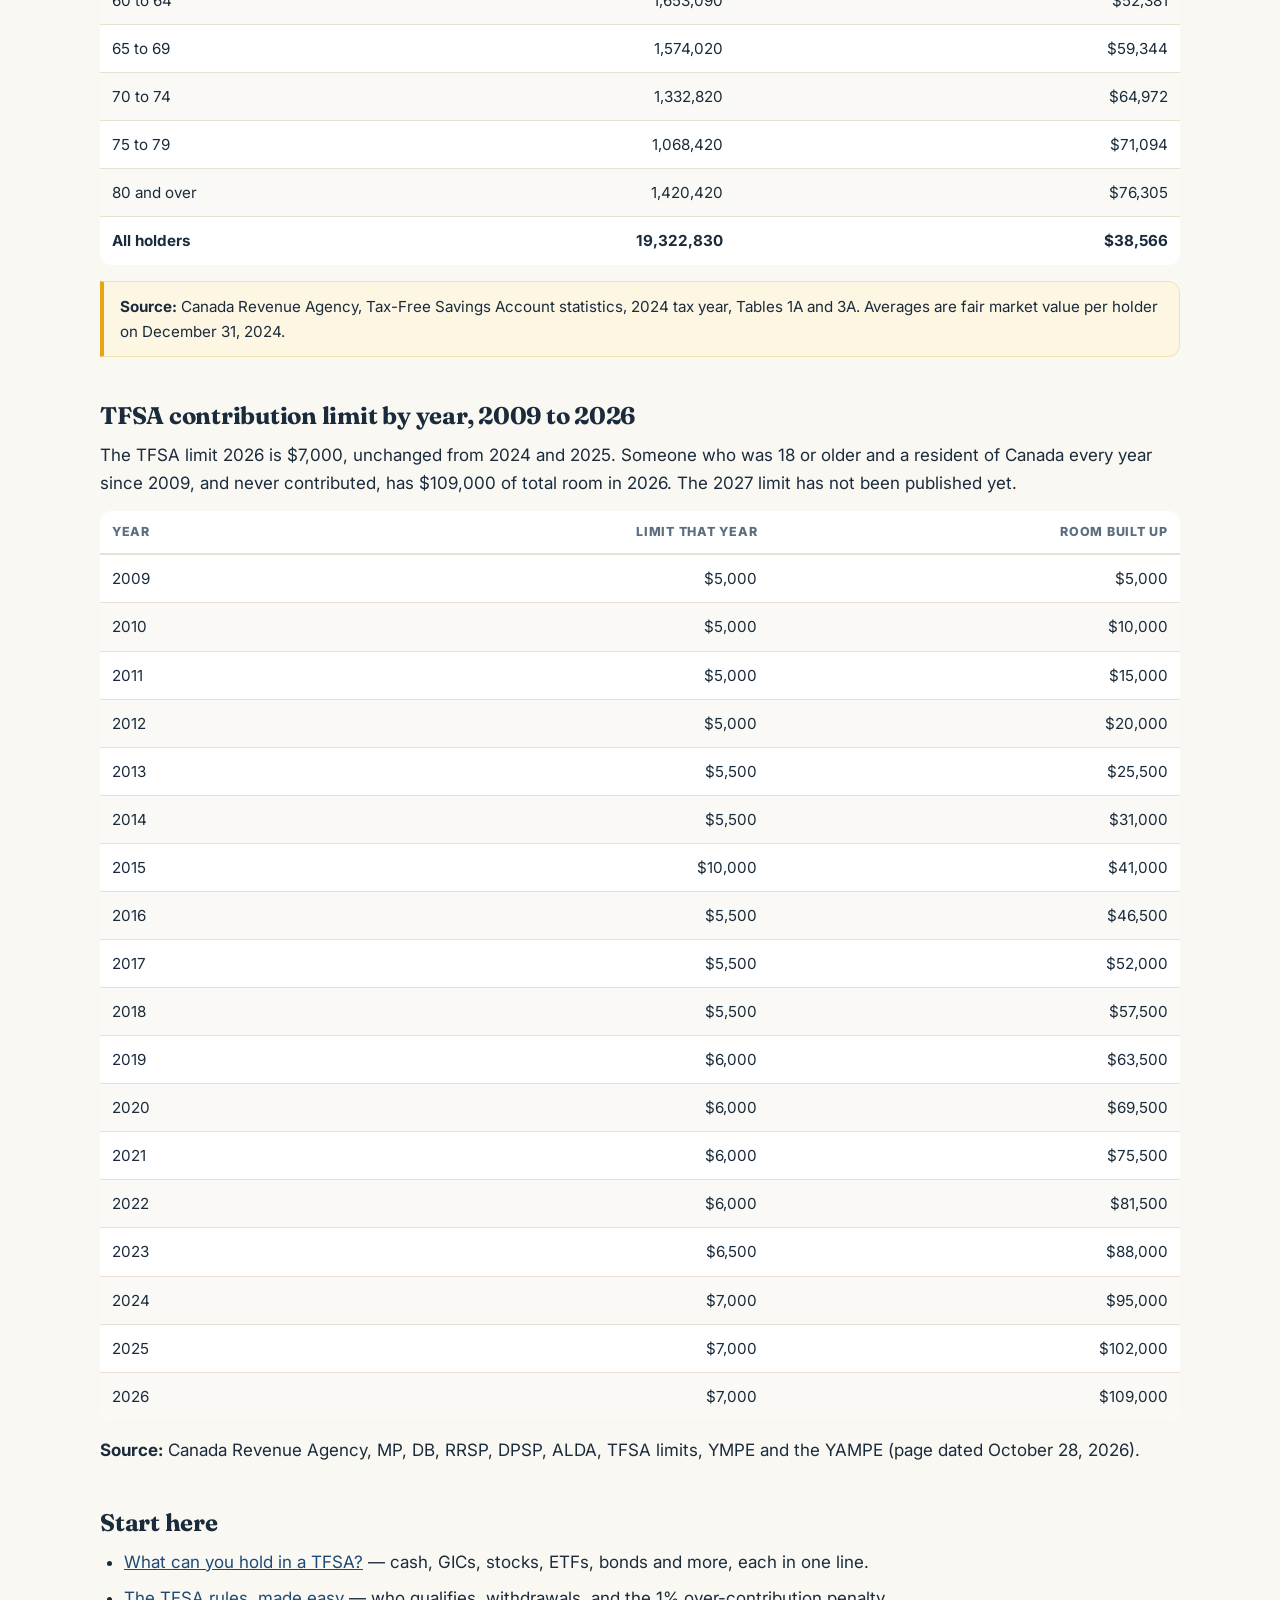
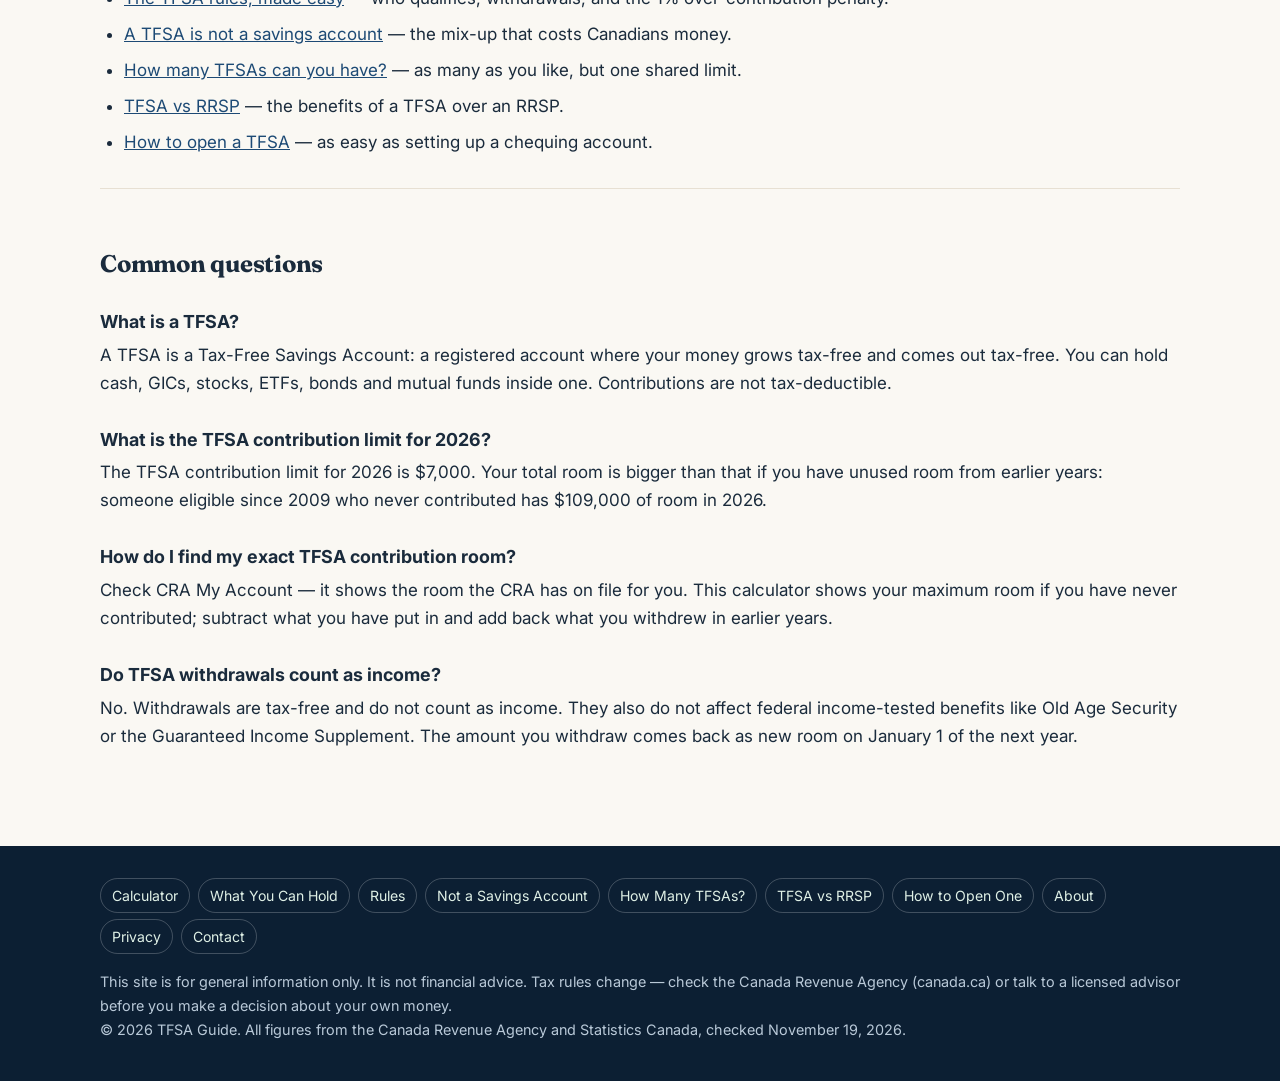
==== commit 0c9ab739: "Calculator fix: cache-busting asset versions and centred stacked buttons" ====
--- a/index.html
+++ b/index.html
@@ -62,8 +62,8 @@
 <link rel="preconnect" href="https://fonts.googleapis.com">
 <link rel="preconnect" href="https://fonts.gstatic.com" crossorigin>
 <link href="https://fonts.googleapis.com/css2?family=Fraunces:opsz,wght@9..144,700;9..144,800&family=Inter:wght@400;600;700;800&display=swap" rel="stylesheet">
-<link rel="stylesheet" href="style.css?v=3">
-<script src="calculator.js" defer></script>
+<link rel="stylesheet" href="style.css?v=4">
+<script src="calculator.js?v=2" defer></script>
 </head>
 <body>
 <header class="site">
@@ -117,8 +117,10 @@
           </div>
           <span class="hint">Just type your birth year &mdash; the year is what sets your room. Nothing you type leaves your browser.</span>
         </div>
-        <p><button class="cta-btn" id="calc-btn" type="button">Work out my room</button>
-        <button class="example-btn" id="example-btn" type="button">Try an example: born in 1990</button></p>
+        <div class="calc-actions">
+          <button class="cta-btn" id="calc-btn" type="button">Work out my room</button>
+          <button class="example-btn" id="example-btn" type="button">Try an example: born in 1990</button>
+        </div>
         <div id="calc-error" class="no-result" hidden></div>
       </div>
       <div class="results-col">
--- a/style.css
+++ b/style.css
@@ -279,6 +279,10 @@
 }
 button.example-btn:hover { background: #eef3f8; }
 
+.calc-actions { text-align: center; margin-top: 6px; }
+.calc-actions button { display: block; margin: 0 auto 12px; }
+.calc-actions button:last-child { margin-bottom: 0; }
+
 /* ---------- results (dark navy panel) ---------- */
 
 .results {
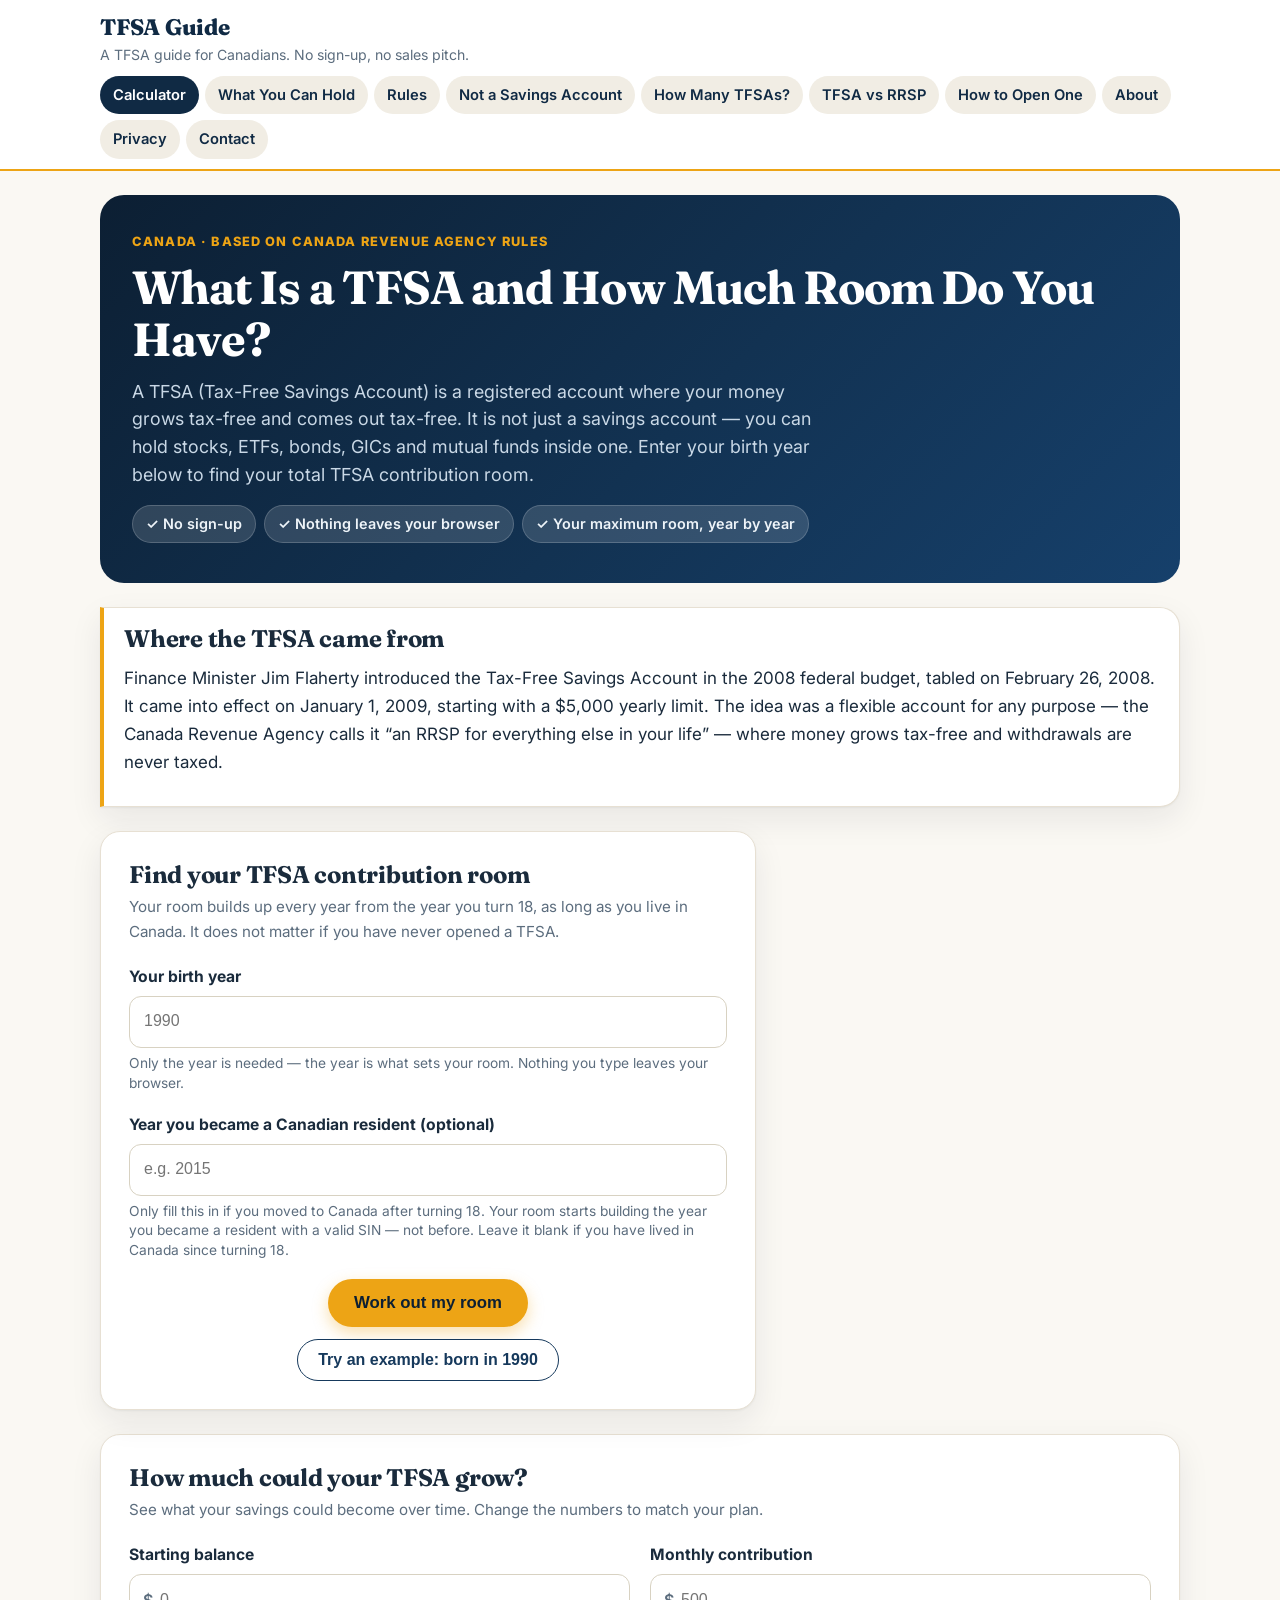
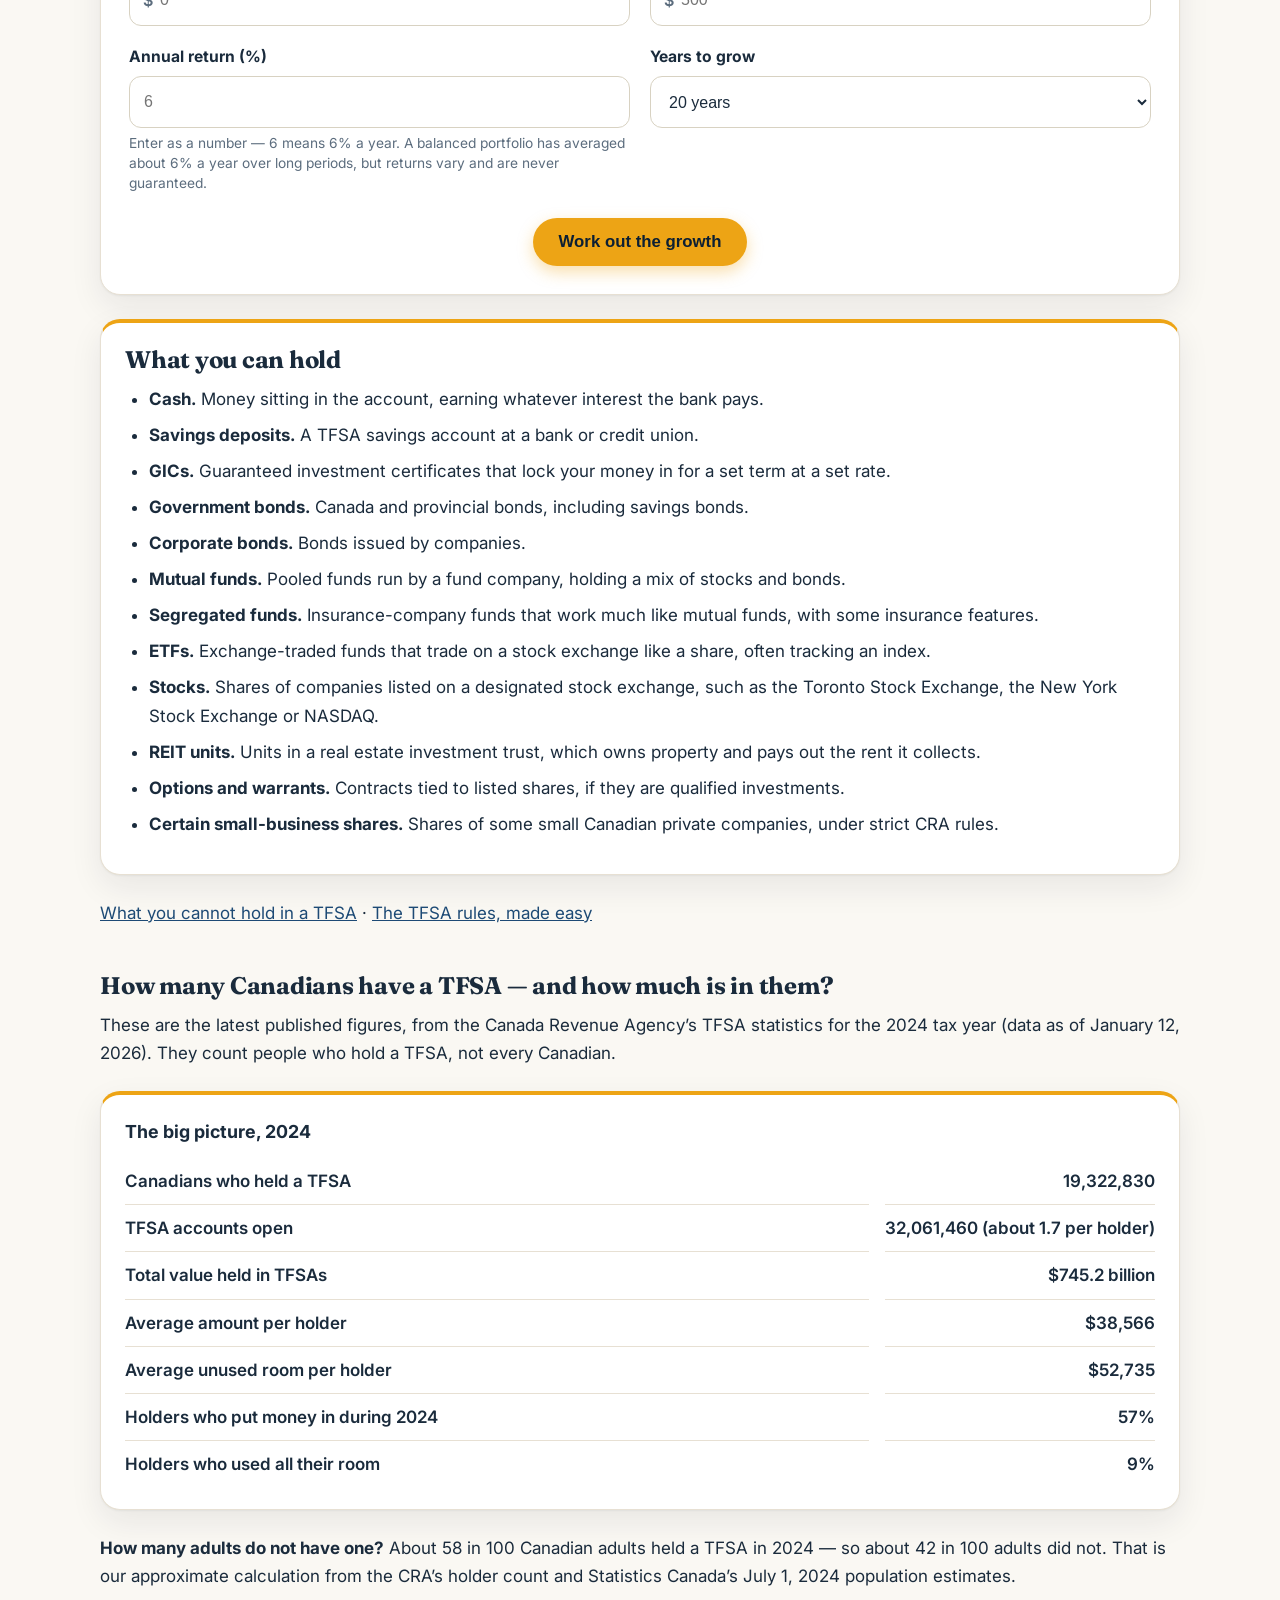
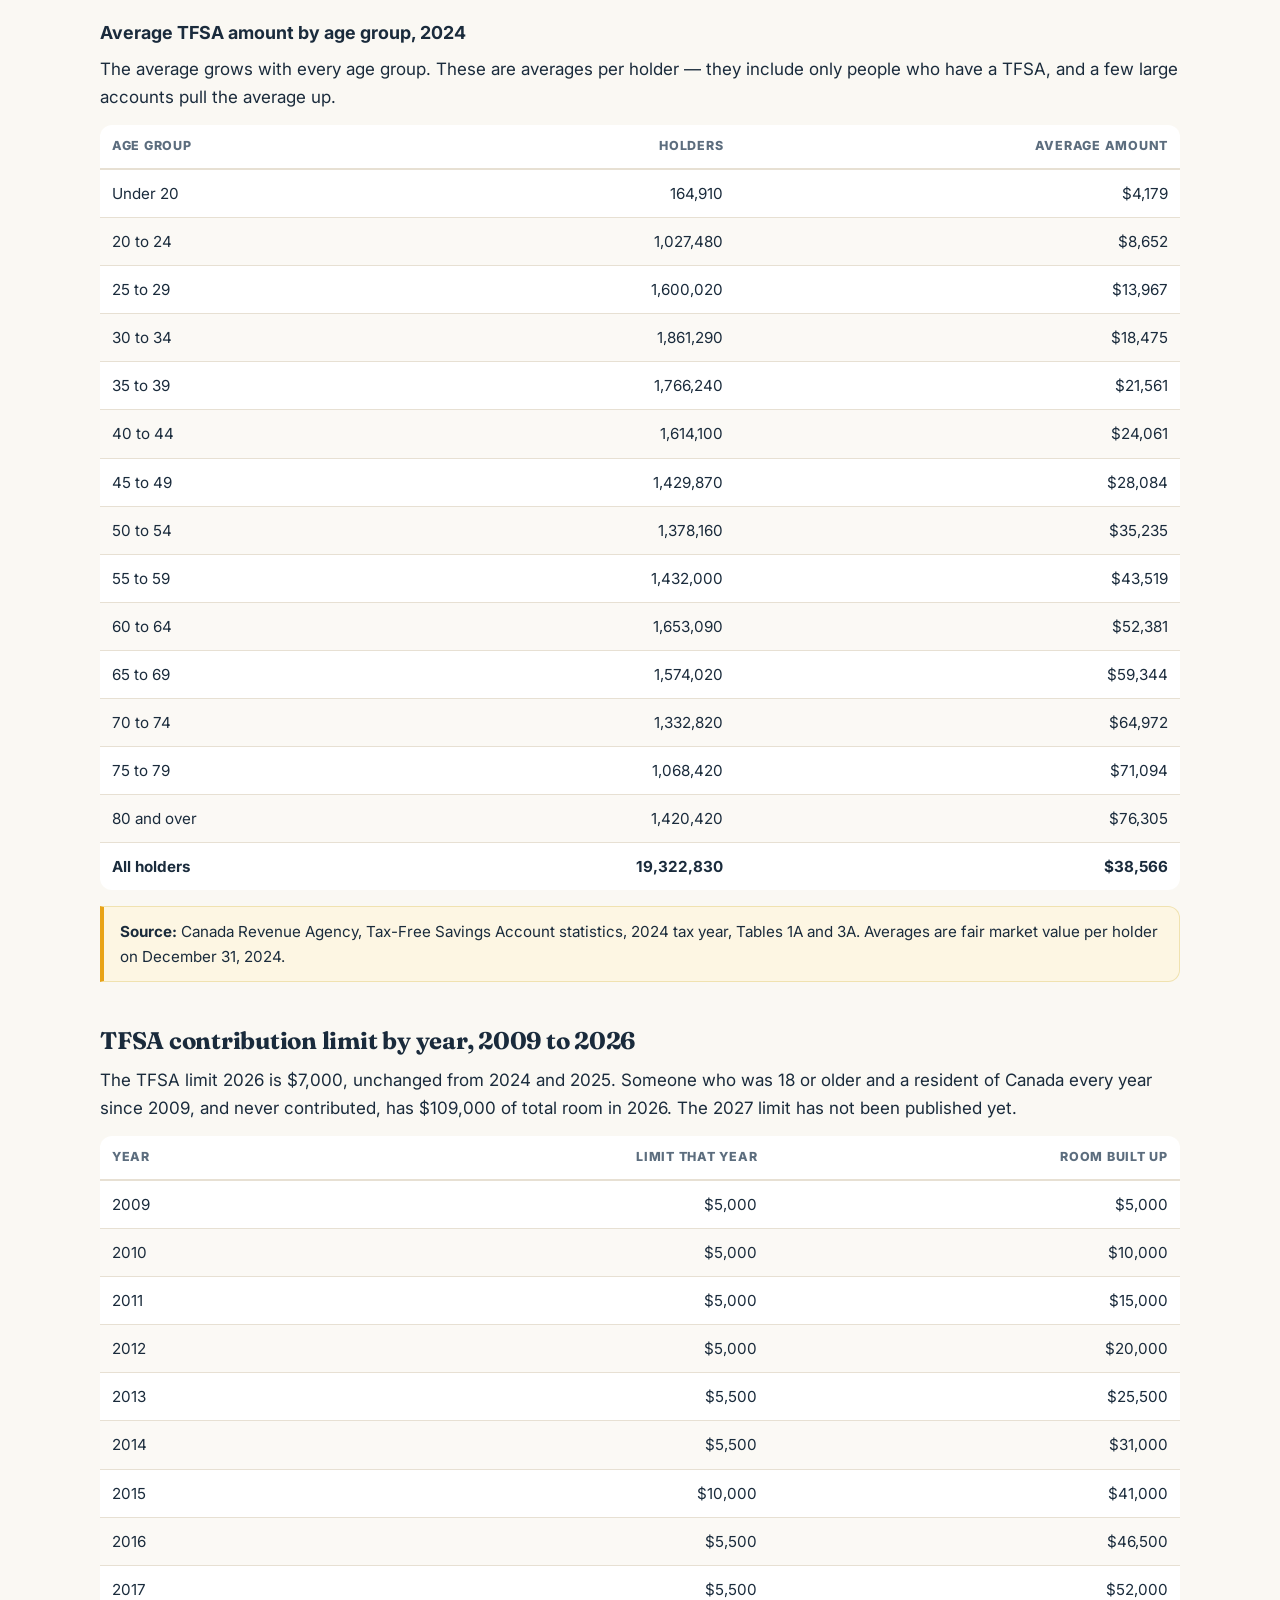
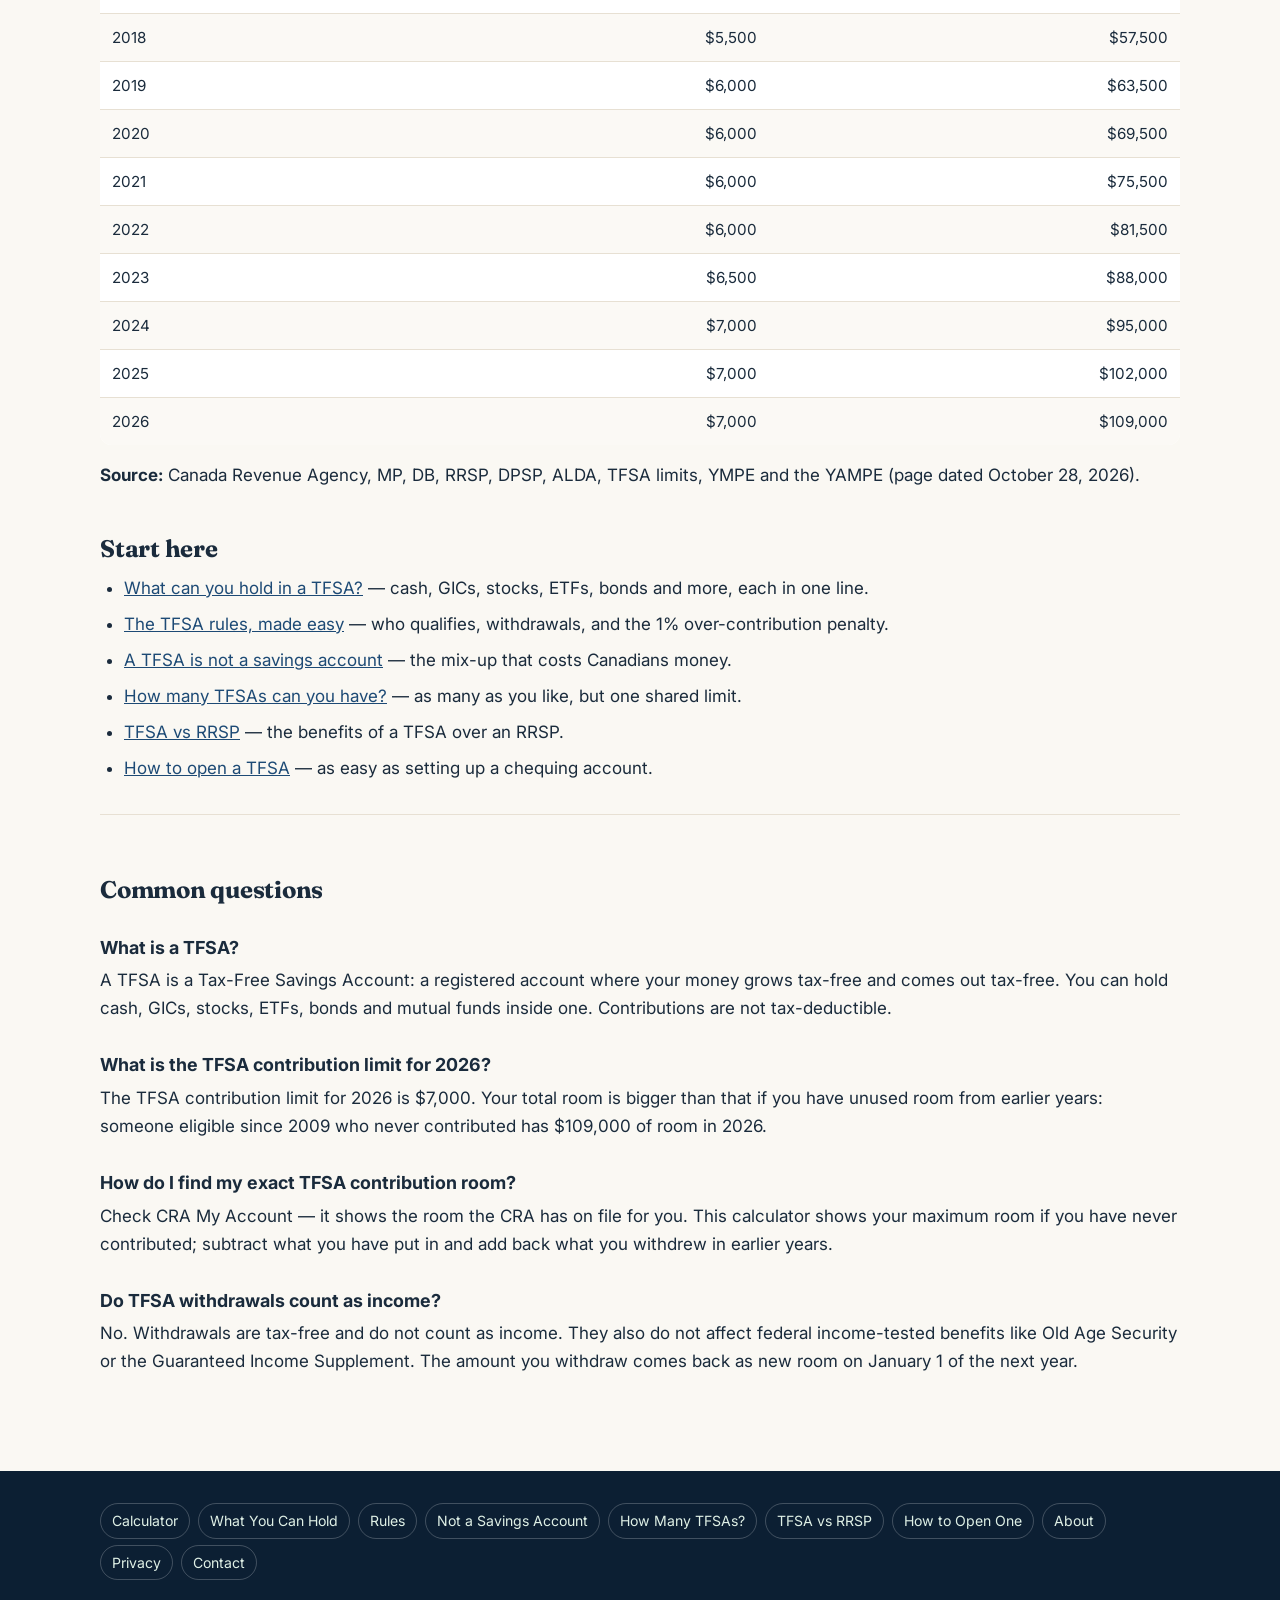
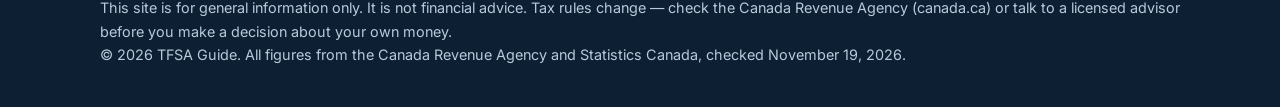
==== commit c0314230: "Simplify birth-year input, remove duplicate result, add residency year and TFSA growth calculator" ====
--- a/index.html
+++ b/index.html
@@ -3,20 +3,25 @@
 <head>
 <meta charset="utf-8">
 <meta name="viewport" content="width=device-width, initial-scale=1">
-<title>TFSA Calculator: What Is a TFSA and How Much Room Do You Have?</title>
-<meta name="description" content="Free TFSA calculator for Canadians: enter your date of birth to find your total TFSA contribution room, plus the 2026 limit, the rules, and what you can hold.">
-<link rel="canonical" href="https://tfsa-test.stockpickoftheday.com/">
-<meta property="og:title" content="TFSA Calculator: What Is a TFSA and How Much Room Do You Have?">
-<meta property="og:description" content="Free TFSA calculator for Canadians: enter your date of birth to find your total TFSA contribution room, plus the 2026 limit, the rules, and what you can hold.">
-<meta property="og:type" content="website">
-<meta property="og:url" content="https://tfsa-test.stockpickoftheday.com/">
+<title>TFSA Contribution Limit Calculator: What Is a TFSA and How Much Room Do You Have?</title>
+<meta name="description" content="Free TFSA calculator for Canadians: enter your birth year to find your total TFSA contribution room, plus the 2026 limit, the rules, and what you can hold.">
+<link rel="canonical" href="https://tfsasimplified.ca/">
+<meta property="og:title" content="TFSA Contribution Limit Calculator: What Is a TFSA and How Much Room Do You Have?">
+<meta property="og:description" content="Free TFSA calculator for Canadians: enter your birth year to find your total TFSA contribution room, plus the 2026 limit, the rules, and what you can hold.">
+<meta property="og:type" content="article">
+<meta property="og:url" content="https://tfsasimplified.ca/">
+<meta property="og:image" content="https://tfsasimplified.ca/og-image.png">
+<meta name="twitter:card" content="summary_large_image">
+<meta name="twitter:title" content="TFSA Contribution Limit Calculator: What Is a TFSA and How Much Room Do You Have?">
+<meta name="twitter:description" content="Free TFSA calculator for Canadians: enter your birth year to find your total TFSA contribution room, plus the 2026 limit, the rules, and what you can hold.">
+<meta name="twitter:image" content="https://tfsasimplified.ca/og-image.png">
 <script type="application/ld+json">
 {
   "@context": "https://schema.org",
   "@type": "WebPage",
-  "name": "TFSA Calculator: What Is a TFSA and How Much Room Do You Have?",
-  "url": "https://tfsa-test.stockpickoftheday.com/",
-  "description": "Free TFSA calculator for Canadians: enter your date of birth to find your total TFSA contribution room, plus the 2026 limit, the rules, and what you can hold."
+  "name": "TFSA Contribution Limit Calculator: What Is a TFSA and How Much Room Do You Have?",
+  "url": "https://tfsasimplified.ca/",
+  "description": "Free TFSA calculator for Canadians: enter your birth year to find your total TFSA contribution room, plus the 2026 limit, the rules, and what you can hold."
 }
 </script>
 <script type="application/ld+json">
@@ -59,11 +64,21 @@
   ]
 }
 </script>
+<script type="application/ld+json">
+{
+  "@context": "https://schema.org",
+  "@type": "Article",
+  "headline": "TFSA Contribution Limit Calculator: What Is a TFSA and How Much Room Do You Have?",
+  "description": "Free TFSA calculator for Canadians: enter your birth year to find your total TFSA contribution room, plus the 2026 limit, the rules, and what you can hold.",
+  "url": "https://tfsasimplified.ca/",
+  "mainEntityOfPage": "https://tfsasimplified.ca/"
+}
+</script>
 <link rel="preconnect" href="https://fonts.googleapis.com">
 <link rel="preconnect" href="https://fonts.gstatic.com" crossorigin>
 <link href="https://fonts.googleapis.com/css2?family=Fraunces:opsz,wght@9..144,700;9..144,800&family=Inter:wght@400;600;700;800&display=swap" rel="stylesheet">
 <link rel="stylesheet" href="style.css?v=4">
-<script src="calculator.js?v=2" defer></script>
+<script src="calculator.js?v=4" defer></script>
 </head>
 <body>
 <header class="site">
@@ -91,7 +106,7 @@
     <section class="hero">
       <p class="eyebrow">Canada &middot; Based on Canada Revenue Agency rules</p>
       <h1>What Is a TFSA and How Much Room Do You Have?</h1>
-      <p class="lede">A TFSA (Tax-Free Savings Account) is a registered account where your money grows tax-free and comes out tax-free. It is not just a savings account &mdash; you can hold stocks, ETFs, bonds, GICs and mutual funds inside one. Enter your date of birth below to find your total TFSA contribution room.</p>
+      <p class="lede">A TFSA (Tax-Free Savings Account) is a registered account where your money grows tax-free and comes out tax-free. It is not just a savings account &mdash; you can hold stocks, ETFs, bonds, GICs and mutual funds inside one. Enter your birth year below to find your total TFSA contribution room.</p>
       <ul class="chips">
         <li>&#10003; No sign-up</li>
         <li>&#10003; Nothing leaves your browser</li>
@@ -109,13 +124,14 @@
         <h2>Find your TFSA contribution room</h2>
         <p class="sub">Your room builds up every year from the year you turn 18, as long as you live in Canada. It does not matter if you have never opened a TFSA.</p>
         <div class="field">
-          <label>Your date of birth</label>
-          <div class="dob-fields">
-            <span><label for="dob-day">Day</label><input type="number" id="dob-day" min="1" max="31" placeholder="15" inputmode="numeric"></span>
-            <span><label for="dob-month">Month</label><select id="dob-month"><option value="">Month</option><option value="1">January</option><option value="2">February</option><option value="3">March</option><option value="4">April</option><option value="5">May</option><option value="6">June</option><option value="7">July</option><option value="8">August</option><option value="9">September</option><option value="10">October</option><option value="11">November</option><option value="12">December</option></select></span>
-            <span><label for="dob-year">Year</label><input type="number" id="dob-year" min="1900" max="2026" placeholder="1990" inputmode="numeric"></span>
-          </div>
-          <span class="hint">Just type your birth year &mdash; the year is what sets your room. Nothing you type leaves your browser.</span>
+          <label for="dob-year">Your birth year</label>
+          <input type="number" id="dob-year" min="1900" max="2026" placeholder="1990" inputmode="numeric">
+          <span class="hint">Only the year is needed &mdash; the year is what sets your room. Nothing you type leaves your browser.</span>
+        </div>
+        <div class="field">
+          <label for="residency-year">Year you became a Canadian resident (optional)</label>
+          <input type="number" id="residency-year" min="1900" max="2026" placeholder="e.g. 2015" inputmode="numeric">
+          <span class="hint">Only fill this in if you moved to Canada after turning 18. Your room starts building the year you became a resident with a valid SIN &mdash; not before. Leave it blank if you have lived in Canada since turning 18.</span>
         </div>
         <div class="calc-actions">
           <button class="cta-btn" id="calc-btn" type="button">Work out my room</button>
@@ -133,7 +149,43 @@
         </div>
       </div>
     </div>
-    <div class="sticky-bar" id="sticky-bar" hidden><span>Your maximum room</span><strong id="sticky-total">$0</strong></div>
+
+    <div class="calc-box growth-box">
+      <h2>How much could your TFSA grow?</h2>
+      <p class="sub">See what your savings could become over time. Change the numbers to match your plan.</p>
+      <div class="field-row">
+        <div class="field">
+          <label for="growth-start">Starting balance</label>
+          <span class="money-input"><span>$</span><input type="number" id="growth-start" min="0" max="10000000" placeholder="0" inputmode="decimal"></span>
+        </div>
+        <div class="field">
+          <label for="growth-monthly">Monthly contribution</label>
+          <span class="money-input"><span>$</span><input type="number" id="growth-monthly" min="0" max="100000" placeholder="500" inputmode="decimal"></span>
+        </div>
+      </div>
+      <div class="field-row">
+        <div class="field">
+          <label for="growth-return">Annual return (%)</label>
+          <input type="number" id="growth-return" min="0" max="30" step="0.5" placeholder="6" inputmode="decimal">
+          <span class="hint">Enter as a number &mdash; 6 means 6% a year. A balanced portfolio has averaged about 6% a year over long periods, but returns vary and are never guaranteed.</span>
+        </div>
+        <div class="field">
+          <label for="growth-years">Years to grow</label>
+          <select id="growth-years"><option value="10">10 years</option><option value="20" selected>20 years</option><option value="30">30 years</option></select>
+        </div>
+      </div>
+      <div class="calc-actions">
+        <button class="cta-btn" id="growth-btn" type="button">Work out the growth</button>
+      </div>
+      <div id="growth-error" class="no-result" hidden></div>
+      <div class="results" id="growth-results" hidden>
+        <p class="big-label">Your TFSA could be worth</p>
+        <p class="big" id="growth-total">$0</p>
+        <p class="big-sub" id="growth-sub"></p>
+        <dl id="growth-rows"></dl>
+        <p class="note"><strong>This is an illustration, not a promise.</strong> Investment returns go up and down, and your TFSA could be worth less than you put in. These numbers assume your return stays the same every year, your monthly contribution never changes, and you pay no fees or tax.</p>
+      </div>
+    </div>
 
     <section>
       <div class="example">
--- a/style.css
+++ b/style.css
@@ -279,6 +279,8 @@
 }
 button.example-btn:hover { background: #eef3f8; }
 
+.growth-box { margin-top: 24px; }
+
 .calc-actions { text-align: center; margin-top: 6px; }
 .calc-actions button { display: block; margin: 0 auto 12px; }
 .calc-actions button:last-child { margin-bottom: 0; }
@@ -361,26 +363,6 @@
 }
 .no-result p { color: #6d1a15; }
 
-/* ---------- sticky answer bar (mobile only) ---------- */
-
-.sticky-bar {
-  position: sticky;
-  bottom: 12px;
-  z-index: 30;
-  display: flex;
-  justify-content: space-between;
-  align-items: baseline;
-  gap: 12px;
-  margin-top: 16px;
-  background: var(--navy-900);
-  color: #fff;
-  border-radius: 999px;
-  box-shadow: 0 8px 24px rgba(12, 31, 51, 0.35);
-  padding: 13px 20px;
-}
-.sticky-bar span { font-size: 0.9rem; color: #9db8d0; font-weight: 600; }
-.sticky-bar strong { font-size: 1.25rem; font-weight: 800; letter-spacing: -0.02em; white-space: nowrap; color: #f5b81e; }
-
 /* ---------- tables ---------- */
 
 .table-scroll { overflow-x: auto; margin: 0 0 16px; -webkit-overflow-scrolling: touch; }
@@ -477,8 +459,6 @@
   }
 
   .calc-layout .results-col { position: sticky; top: 132px; }
-
-  .sticky-bar { display: none !important; }
 
   .field-row .field { flex-basis: 0; }
 }
@@ -543,11 +523,6 @@
 .faq p { margin-top: 0; }
 
 /* Date of birth as three plain fields so the year is just typed in */
-.dob-fields { display: flex; flex-wrap: wrap; gap: 12px; }
-.dob-fields span { display: flex; flex-direction: column; flex: 1 1 90px; }
-.dob-fields span:last-child { flex: 2 1 110px; }
-.dob-fields span label { font-size: 0.86rem; font-weight: 600; color: var(--muted); margin-bottom: 4px; }
-
 /* Phones: stack the big-picture stats so long values never run off the card */
 @media (max-width: 640px) {
   .calc-box { padding: 20px; }
